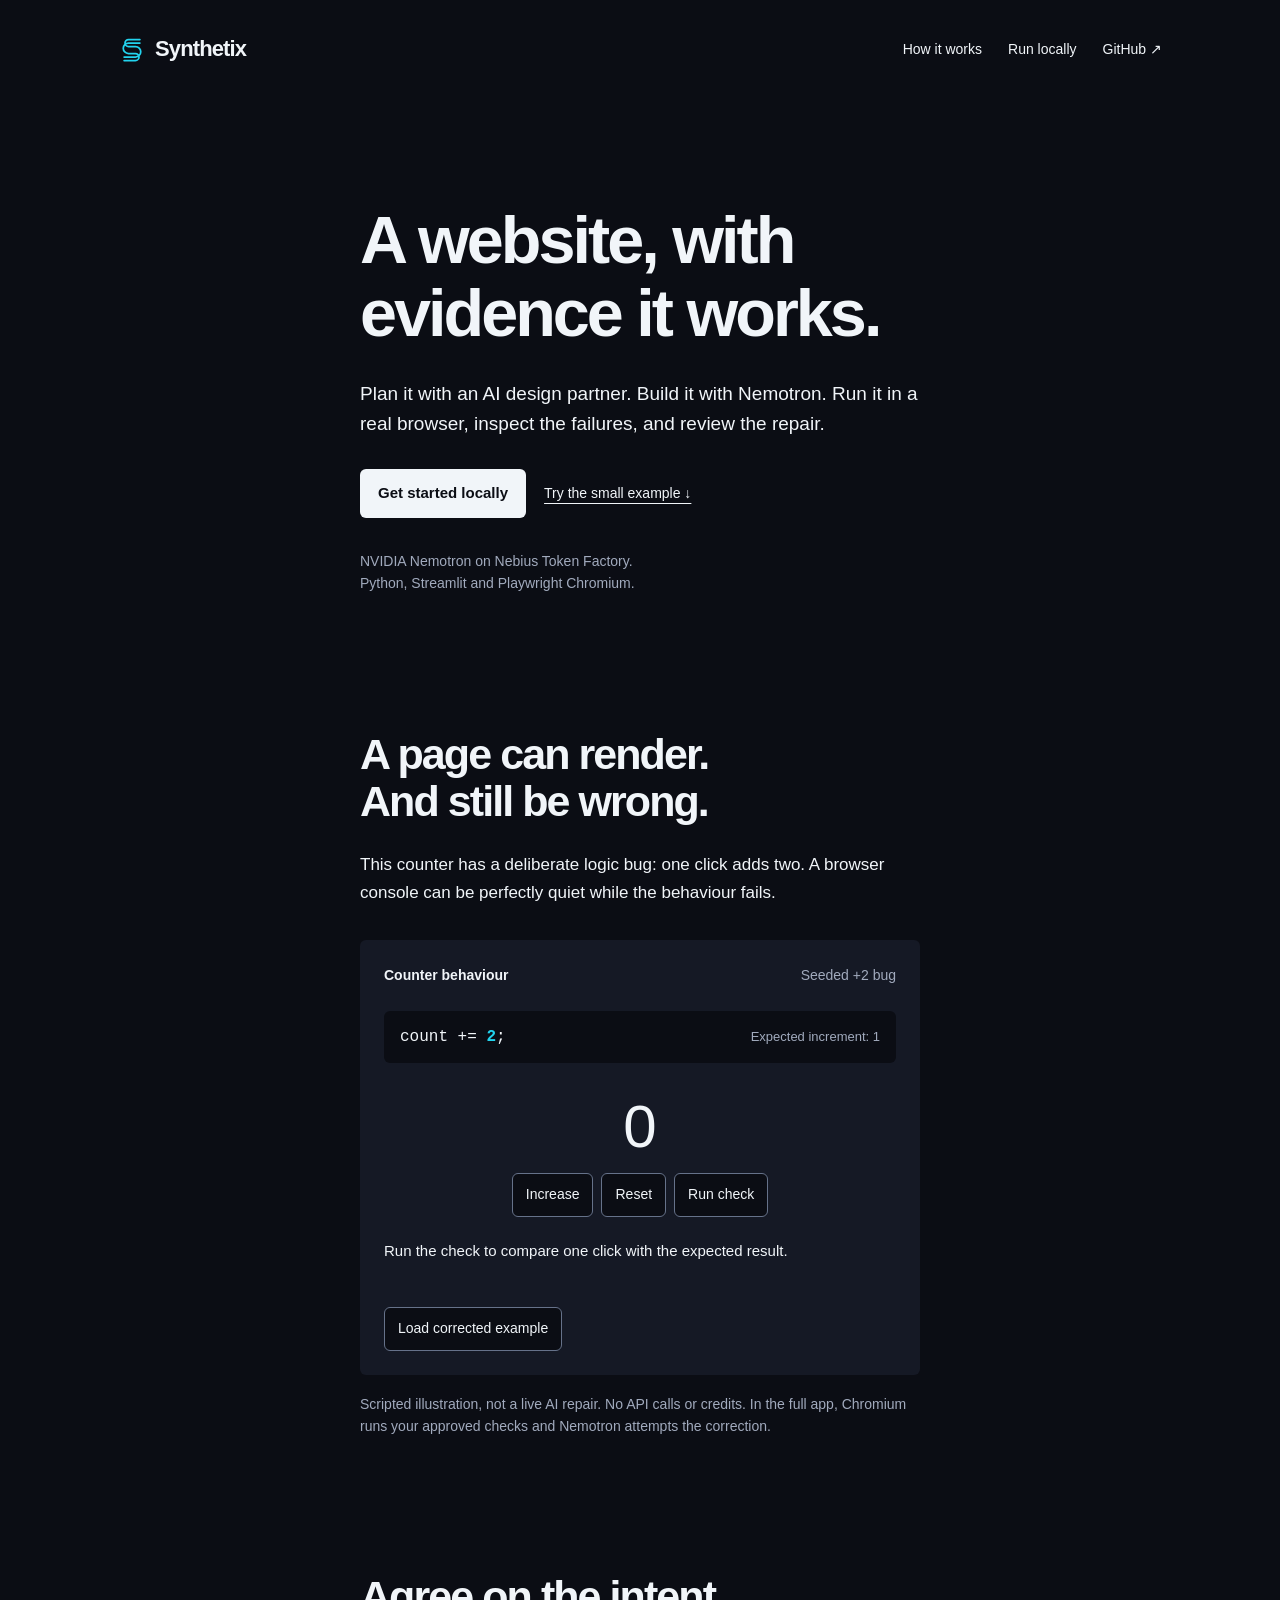
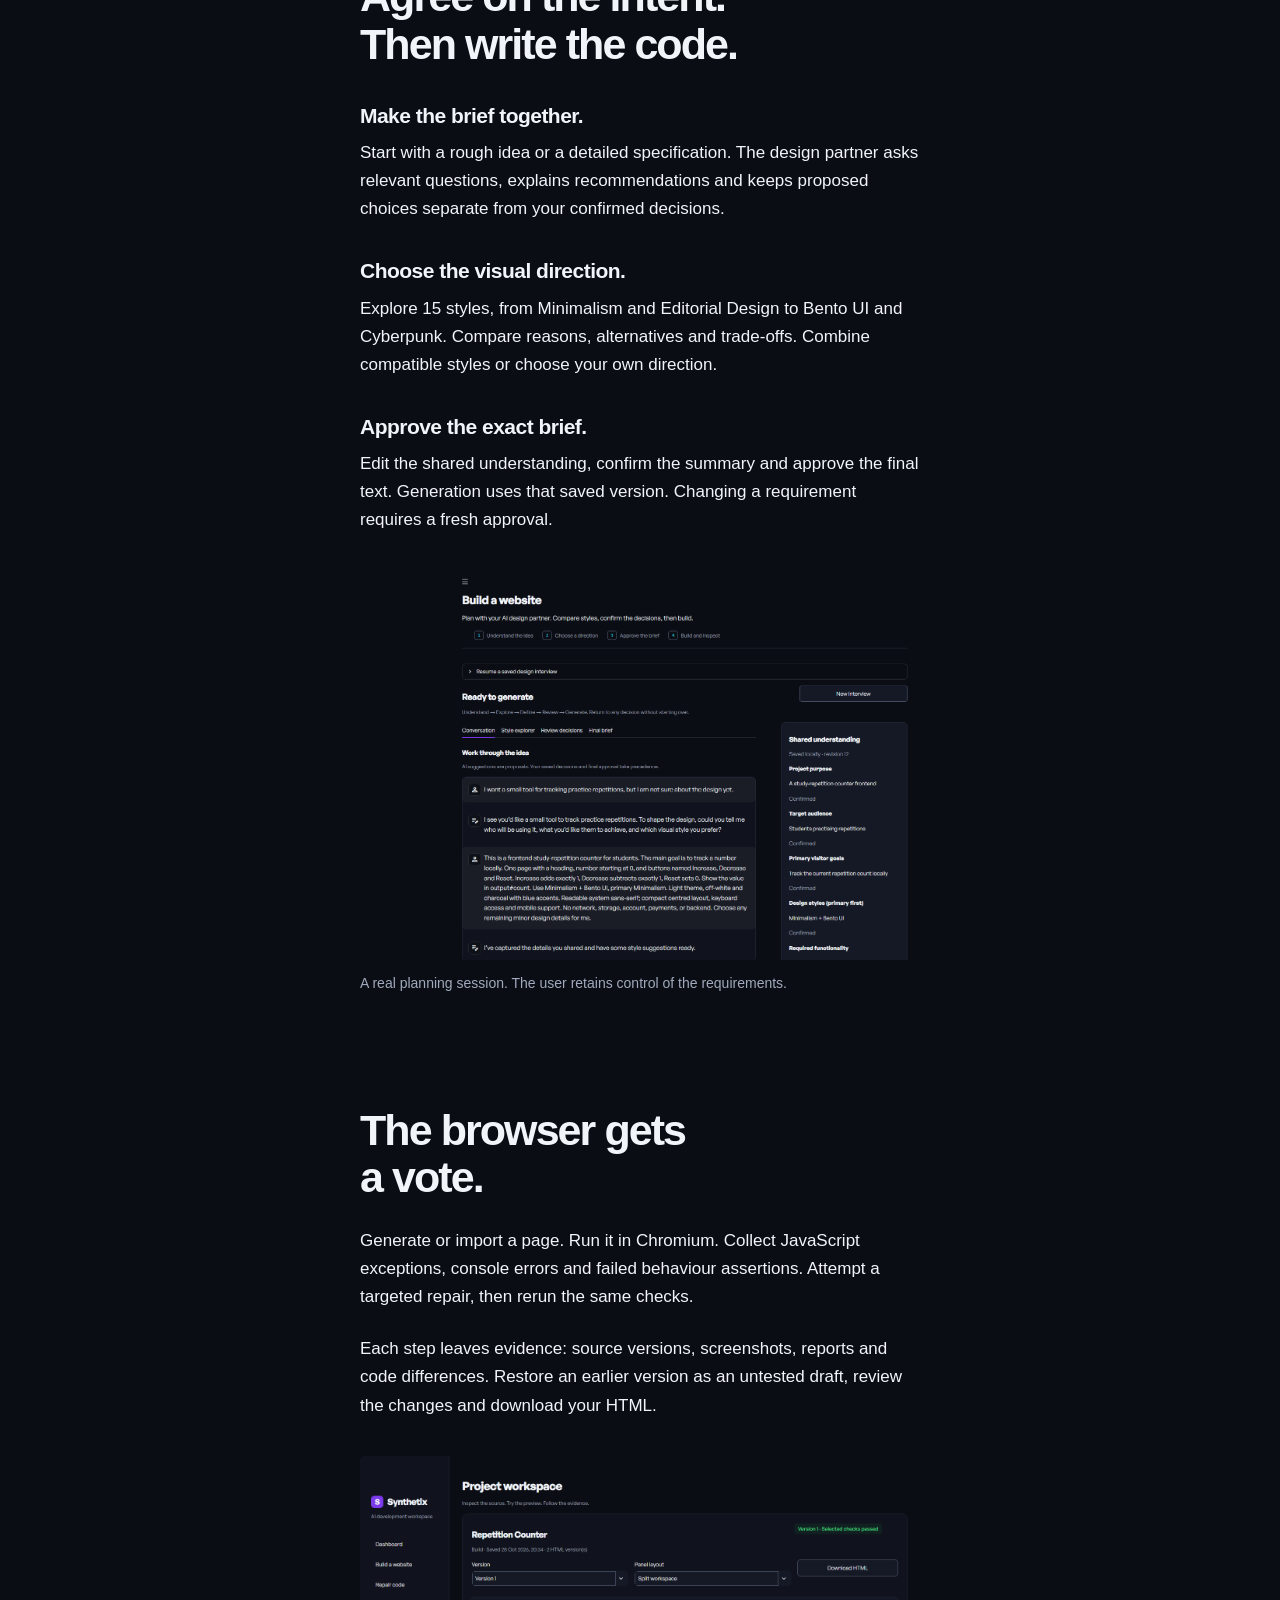
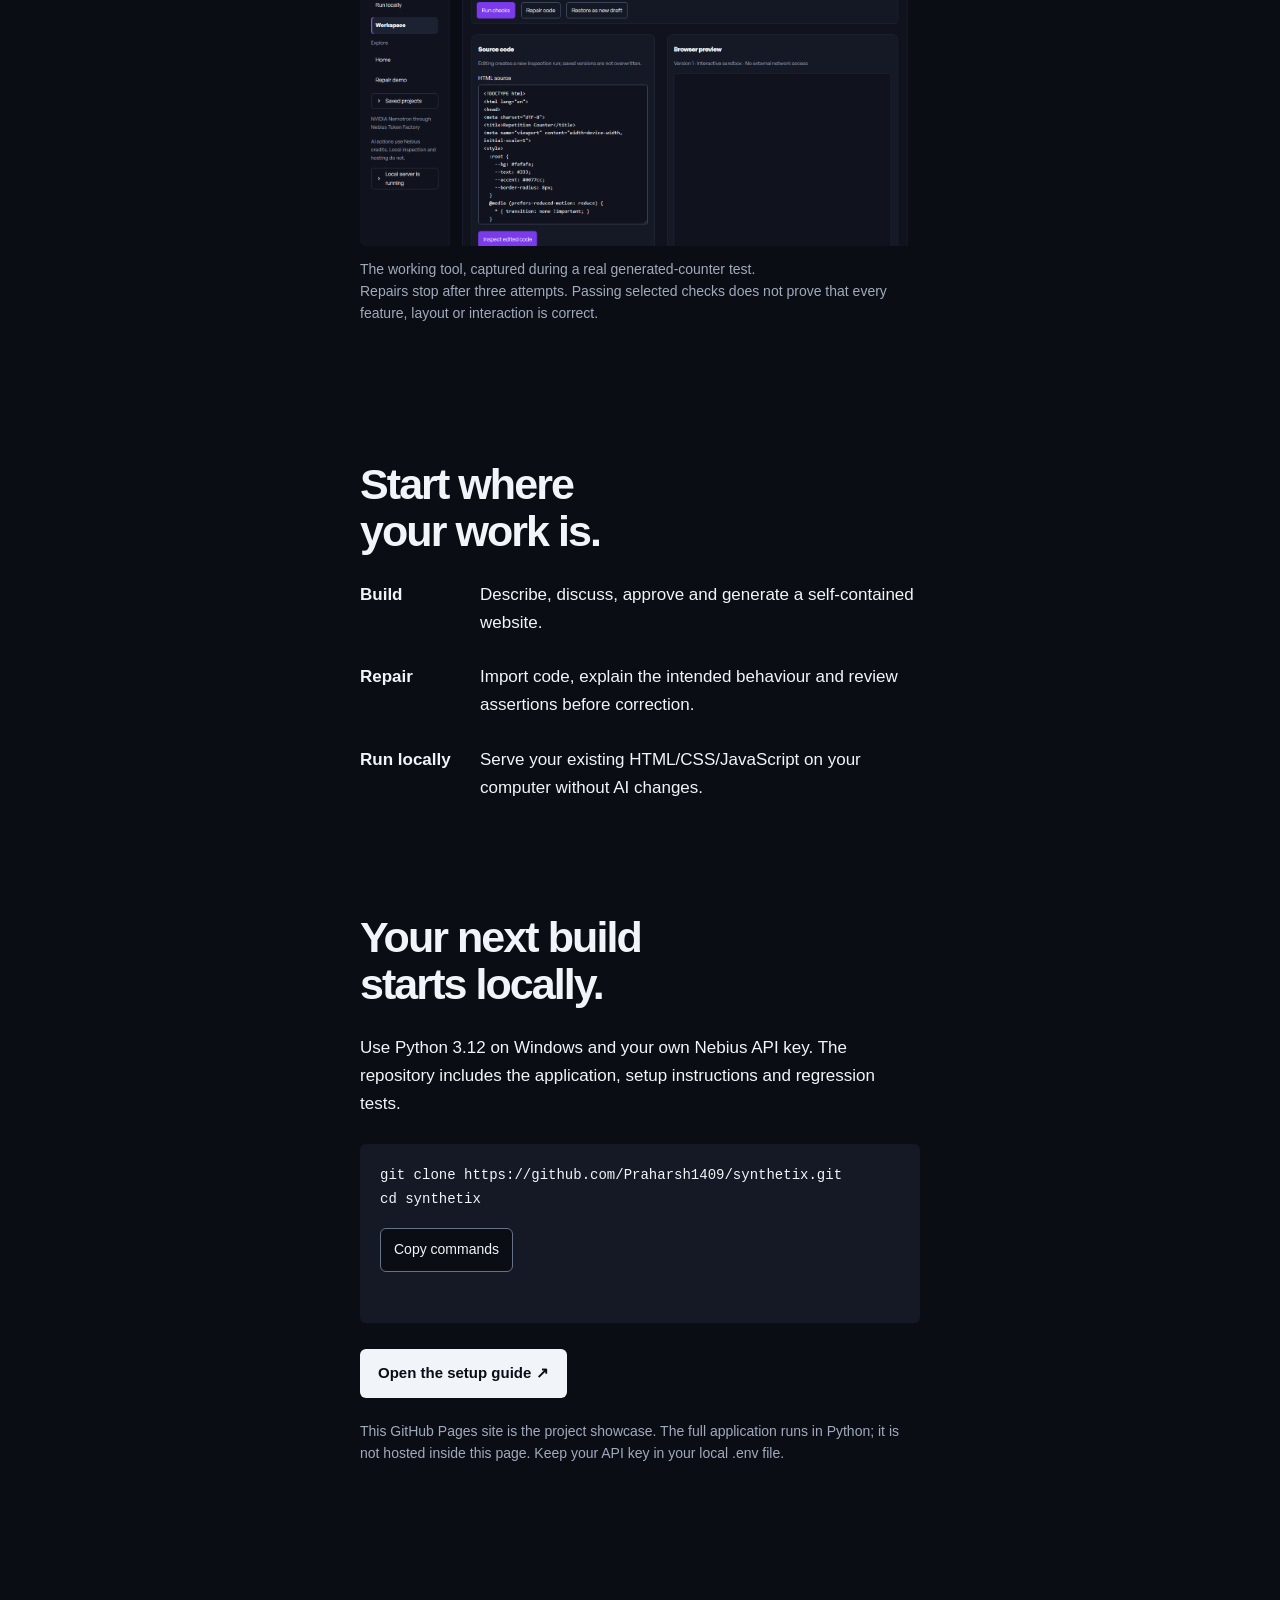
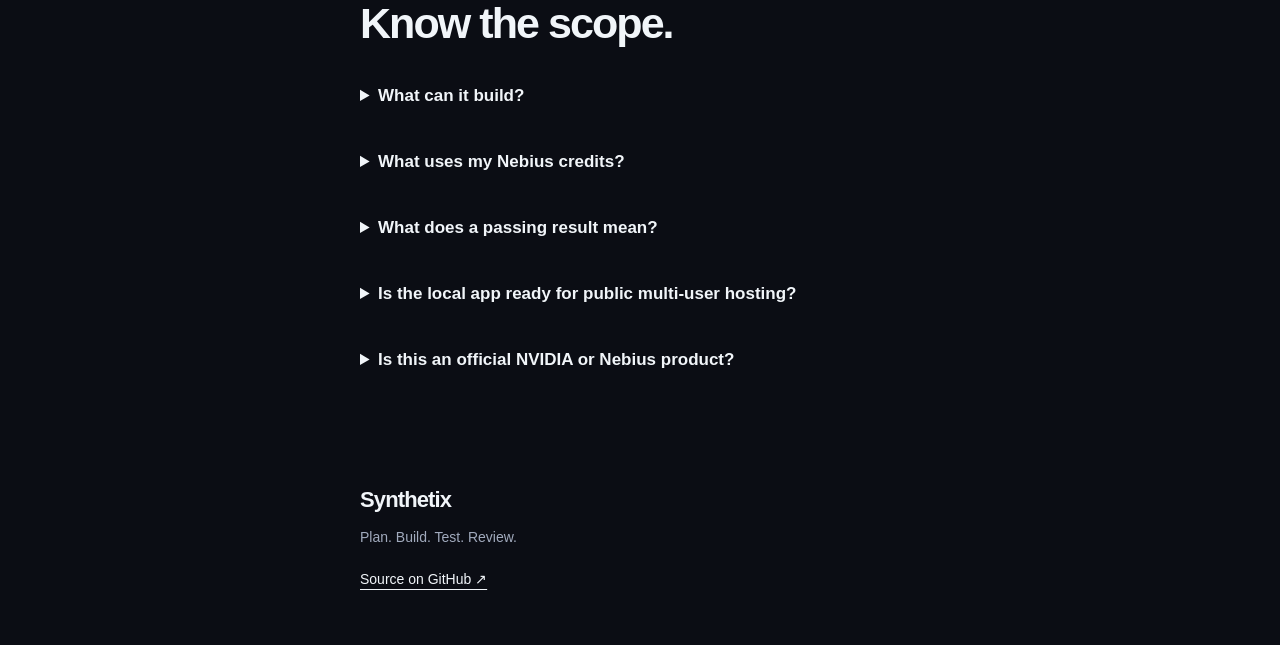
==== docs/index.html @ db7b79b9 "Publish Synthetix application, design interview, tests and GitHub Pages showcase" ====
<!doctype html>
<html lang="en">
<head>
 <meta charset="utf-8">
 <meta name="viewport" content="width=device-width,initial-scale=1">
 <meta name="description" content="Synthetix plans websites with you, generates HTML/CSS/JavaScript, and tests and repairs it in a real browser. NVIDIA Nemotron on Nebius Token Factory.">
 <meta name="theme-color" content="#0b0d14">
 <title>Synthetix — Plan, build, test, repair</title>
 <link rel="stylesheet" href="styles.css">
 <script src="site.js" defer></script>
</head>
<body>
 <a class="skip" href="#main">Skip to content</a>
 <header class="masthead"><a class="wordmark" href="#main" aria-label="Synthetix home"><svg viewBox="0 0 32 32" width="28" height="28" aria-hidden="true"><path d="M25 8H12a6 6 0 0 0 0 12h8a4 4 0 0 1 0 8H7M7 24h13a6 6 0 0 0 0-12h-8a4 4 0 0 1 0-8h13"/></svg>Synthetix</a><nav aria-label="Main"><a href="#how">How it works</a><a href="#start">Run locally</a><a href="https://github.com/Praharsh1409/synthetix">GitHub ↗</a></nav></header>
 <main id="main" tabindex="-1">
  <section class="hero" aria-labelledby="title">
   <h1 id="title">A website, with<br>evidence it works.</h1>
   <p class="lead">Plan it with an AI design partner. Build it with Nemotron. Run it in a real browser, inspect the failures, and review the repair.</p>
   <div class="actions"><a class="button" href="#start">Get started locally</a><a class="text-link" href="#example">Try the small example ↓</a></div>
   <p class="caption technology">NVIDIA Nemotron on Nebius Token Factory.<br>Python, Streamlit and Playwright Chromium.</p>
  </section>
  <section id="example" aria-labelledby="example-title" class="reveal">
   <h2 id="example-title">A page can render.<br>And still be wrong.</h2>
   <p>This counter has a deliberate logic bug: one click adds two. A browser console can be perfectly quiet while the behaviour fails.</p>
   <div class="instrument" data-ui>
    <div class="instrument-top"><strong>Counter behaviour</strong><span id="mode">Seeded +2 bug</span></div>
    <div class="code" aria-label="Illustrative JavaScript"><code>count += <b id="step">2</b>;</code><span>Expected increment: 1</span></div>
    <div class="counter"><output id="count" aria-live="polite" aria-atomic="true" aria-label="Current counter value">0</output><div class="controls"><button id="increase" type="button">Increase</button><button id="reset" type="button">Reset</button><button id="test" type="button">Run check</button></div></div>
    <p id="verdict" role="status" aria-live="polite">Run the check to compare one click with the expected result.</p>
    <button id="correct" type="button">Load corrected example</button>
   </div>
   <p class="caption">Scripted illustration, not a live AI repair. No API calls or credits. In the full app, Chromium runs your approved checks and Nemotron attempts the correction.</p>
   <noscript><p>The interactive illustration requires JavaScript. The seeded counter adds two; the assertion expects one, so it fails. The corrected version adds one.</p></noscript>
  </section>
  <section id="how" aria-labelledby="how-title" class="reveal">
   <h2 id="how-title">Agree on the intent.<br>Then write the code.</h2>
   <div class="story"><h3>Make the brief together.</h3><p>Start with a rough idea or a detailed specification. The design partner asks relevant questions, explains recommendations and keeps proposed choices separate from your confirmed decisions.</p></div>
   <div class="story"><h3>Choose the visual direction.</h3><p>Explore 15 styles, from Minimalism and Editorial Design to Bento UI and Cyberpunk. Compare reasons, alternatives and trade-offs. Combine compatible styles or choose your own direction.</p></div>
   <div class="story"><h3>Approve the exact brief.</h3><p>Edit the shared understanding, confirm the summary and approve the final text. Generation uses that saved version. Changing a requirement requires a fresh approval.</p></div>
   <figure><a href="media/design-interview.png" aria-label="Open full screenshot of the Synthetix design interview"><img src="media/design-interview.png" width="1440" height="1762" loading="lazy" alt="Real Synthetix interface showing a design conversation beside a shared requirements panel."></a><figcaption>A real planning session. The user retains control of the requirements.</figcaption></figure>
  </section>
  <section aria-labelledby="loop-title" class="reveal">
   <h2 id="loop-title">The browser gets<br>a vote.</h2>
   <p>Generate or import a page. Run it in Chromium. Collect JavaScript exceptions, console errors and failed behaviour assertions. Attempt a targeted repair, then rerun the same checks.</p>
   <p>Each step leaves evidence: source versions, screenshots, reports and code differences. Restore an earlier version as an untested draft, review the changes and download your HTML.</p>
   <figure><a href="media/workspace.png" aria-label="Open full screenshot of the Synthetix code and preview workspace"><img src="media/workspace.png" width="1440" height="1000" loading="lazy" alt="Real Synthetix workspace with source code, browser preview and saved browser-test results."></a><figcaption>The working tool, captured during a real generated-counter test.</figcaption></figure>
   <p class="caption">Repairs stop after three attempts. Passing selected checks does not prove that every feature, layout or interaction is correct.</p>
  </section>
  <section aria-labelledby="workflows-title" class="reveal">
   <h2 id="workflows-title">Start where<br>your work is.</h2>
   <dl class="workflows"><div><dt>Build</dt><dd>Describe, discuss, approve and generate a self-contained website.</dd></div><div><dt>Repair</dt><dd>Import code, explain the intended behaviour and review assertions before correction.</dd></div><div><dt>Run locally</dt><dd>Serve your existing HTML/CSS/JavaScript on your computer without AI changes.</dd></div></dl>
  </section>
  <section id="start" aria-labelledby="start-title" class="reveal">
   <h2 id="start-title">Your next build<br>starts locally.</h2>
   <p>Use Python 3.12 on Windows and your own Nebius API key. The repository includes the application, setup instructions and regression tests.</p>
   <div class="install"><pre id="install-command"><code>git clone https://github.com/Praharsh1409/synthetix.git
cd synthetix</code></pre><button id="copy" type="button">Copy commands</button><p id="copy-status" role="status" aria-live="polite"></p></div>
   <a class="button" href="https://github.com/Praharsh1409/synthetix#windows-setup">Open the setup guide ↗</a>
   <p class="caption">This GitHub Pages site is the project showcase. The full application runs in Python; it is not hosted inside this page. Keep your API key in your local .env file.</p>
  </section>
  <section aria-labelledby="scope-title" class="reveal">
   <h2 id="scope-title">Know the scope.</h2>
   <details><summary>What can it build?</summary><p>Self-contained HTML/CSS/JavaScript frontends. Multiple views can live in one HTML file. Real payments, authentication, databases and email backends are outside the current scope.</p></details>
   <details><summary>What uses my Nebius credits?</summary><p>AI conversations, generation, test planning and repair. Local inspection, hosting and this page’s scripted illustration do not call a model.</p></details>
   <details><summary>What does a passing result mean?</summary><p>Only that the selected checks passed within their configured observation window. Test proposals and extracted requirements can be wrong, so human review remains part of the workflow.</p></details>
   <details><summary>Is the local app ready for public multi-user hosting?</summary><p>It is a local single-user development tool. Public hosting requires authentication, account isolation and stronger process and resource controls. Browser restrictions are not a complete operating-system sandbox.</p></details>
   <details><summary>Is this an official NVIDIA or Nebius product?</summary><p>No. Synthetix is an independent project built with NVIDIA Nemotron through Nebius Token Factory. The names identify the technologies used, not an endorsement.</p></details>
  </section>
  <footer><a class="wordmark" href="#main">Synthetix</a><p>Plan. Build. Test. Review.</p><a href="https://github.com/Praharsh1409/synthetix">Source on GitHub ↗</a></footer>
 </main>
</body>
</html>
---- docs/styles.css ----
:root{color-scheme:dark;--bg:#0b0d14;--surface:#151925;--ink:#f1f5f9;--muted:#a1aabd;--accent:#22d3ee;--line:#66728a;--success:#4ade80;--error:#f87171;--radius:6px}
*{box-sizing:border-box}html{scroll-behavior:smooth;scroll-padding-top:30px}body{margin:0;background:var(--bg);color:var(--ink);font:17px/1.65 -apple-system,BlinkMacSystemFont,"Segoe UI",sans-serif}a{color:inherit;text-underline-offset:5px}button,.button{font:inherit}button,a{touch-action:manipulation}button{cursor:pointer}button:disabled{cursor:default}a:focus-visible,button:focus-visible,summary:focus-visible,main:focus-visible{outline:3px solid var(--accent);outline-offset:5px}.skip{position:fixed;left:16px;top:-90px;background:var(--ink);color:var(--bg);padding:12px;z-index:4}.skip:focus{top:16px}.masthead{max-width:1100px;margin:auto;padding:30px 28px;display:flex;align-items:center;justify-content:space-between;gap:24px}.wordmark{font-size:22px;font-weight:650;letter-spacing:-.04em;text-decoration:none;display:inline-flex;align-items:center;gap:9px}.wordmark svg{fill:none;stroke:var(--accent);stroke-width:2;stroke-linecap:round}.masthead nav{display:flex;gap:26px;align-items:center}.masthead nav a{font-size:14px;text-decoration:none;padding:8px 0}.masthead nav a:hover{text-decoration:underline}main{width:min(560px,calc(100% - 48px));margin:0 auto}section{padding-top:112px;scroll-margin-top:20px}.hero{padding-top:105px}h1,h2,h3{font-weight:550;letter-spacing:-.045em;line-height:1.1;text-wrap:balance}h1{font-size:clamp(42px,5.2vw,68px);margin:0 0 28px}h2{font-size:clamp(32px,4vw,43px);margin:0 0 26px}h3{font-size:21px;line-height:1.3;margin:0 0 10px;letter-spacing:-.025em}p{margin:0 0 24px}.lead{font-size:19px;line-height:1.6}.actions{display:flex;align-items:center;flex-wrap:wrap;gap:18px;margin:30px 0}.button{display:inline-flex;align-items:center;justify-content:center;background:var(--ink);color:var(--bg);border-radius:var(--radius);padding:12px 18px;min-height:48px;text-decoration:none;font-size:15px;font-weight:600}.button:hover{background:var(--accent)}.text-link{font-size:14px;display:inline-flex;align-items:center;min-height:44px}.caption,figcaption{color:var(--muted);font-size:14px;line-height:1.6}.technology{margin-top:32px}.instrument{background:var(--surface);padding:24px;border-radius:var(--radius);margin:32px 0 18px}.instrument-top{display:flex;justify-content:space-between;gap:16px;font-size:14px}.instrument-top span{color:var(--muted)}.code{display:flex;justify-content:space-between;align-items:center;gap:16px;margin:24px 0;background:var(--bg);padding:14px 16px;border-radius:var(--radius)}.code code{font:16px/1.5 Consolas,monospace}.code span{font-size:13px;color:var(--muted)}.code b{color:var(--accent)}.counter{display:flex;flex-direction:column;gap:16px;align-items:center;padding:10px 0 22px}.counter output{font-size:60px;font-weight:500;line-height:1;font-variant-numeric:tabular-nums}.controls{display:flex;gap:8px;flex-wrap:wrap;justify-content:center}button{min-height:44px;padding:9px 13px;color:var(--ink);background:var(--bg);border:1px solid var(--line);border-radius:var(--radius);font-size:14px}button:hover{border-color:var(--accent);color:var(--accent)}#verdict{font-size:15px;margin:0 0 18px;min-height:50px}#verdict[data-result=fail]{color:var(--error)}#verdict[data-result=pass]{color:var(--success)}.story{margin-top:34px}.story p{margin-bottom:0}figure{margin:36px 0 0}figure a{display:block;border-radius:var(--radius);overflow:hidden;background:var(--surface)}figure img{display:block;width:100%;height:auto;max-height:390px;object-fit:cover;object-position:top}figcaption{margin-top:12px}.workflows{margin:0}.workflows>div{display:grid;grid-template-columns:100px 1fr;gap:20px;margin-top:26px}.workflows dt{font-weight:600}.workflows dd{margin:0}.install{margin:26px 0;background:var(--surface);padding:20px;border-radius:var(--radius)}pre{white-space:pre-wrap;overflow-wrap:anywhere;margin:0 0 16px;font:14px/1.7 Consolas,monospace}#copy-status{font-size:14px;margin:8px 0 0;min-height:23px;color:var(--muted)}#start>.caption{margin-top:22px}details{margin:22px 0}summary{cursor:pointer;padding:8px 0;min-height:44px;font-weight:600}details p{margin:10px 0 24px}footer{margin-top:100px;padding:0 0 44px}footer p{font-size:14px;color:var(--muted);margin:8px 0}footer>a:last-child{font-size:14px;display:inline-flex;min-height:44px;align-items:center}.reveal{transition:opacity .35s ease,translate .35s ease}.reveal[data-pending]{opacity:0;translate:0 12px}
@media(max-width:640px){.masthead{padding:22px 24px;align-items:flex-start;flex-wrap:wrap;gap:12px}.masthead nav{gap:20px;flex-wrap:wrap}.masthead nav a{font-size:13px}.hero{padding-top:60px}section{padding-top:84px}.code{align-items:flex-start;flex-direction:column;gap:8px}.instrument{padding:18px}.instrument-top{flex-direction:column;gap:2px}.workflows>div{grid-template-columns:1fr;gap:6px}.actions{gap:12px}.lead{font-size:18px}}
@media(prefers-reduced-motion:reduce){html{scroll-behavior:auto}.reveal{transition:none}.reveal[data-pending]{opacity:1;translate:none}}
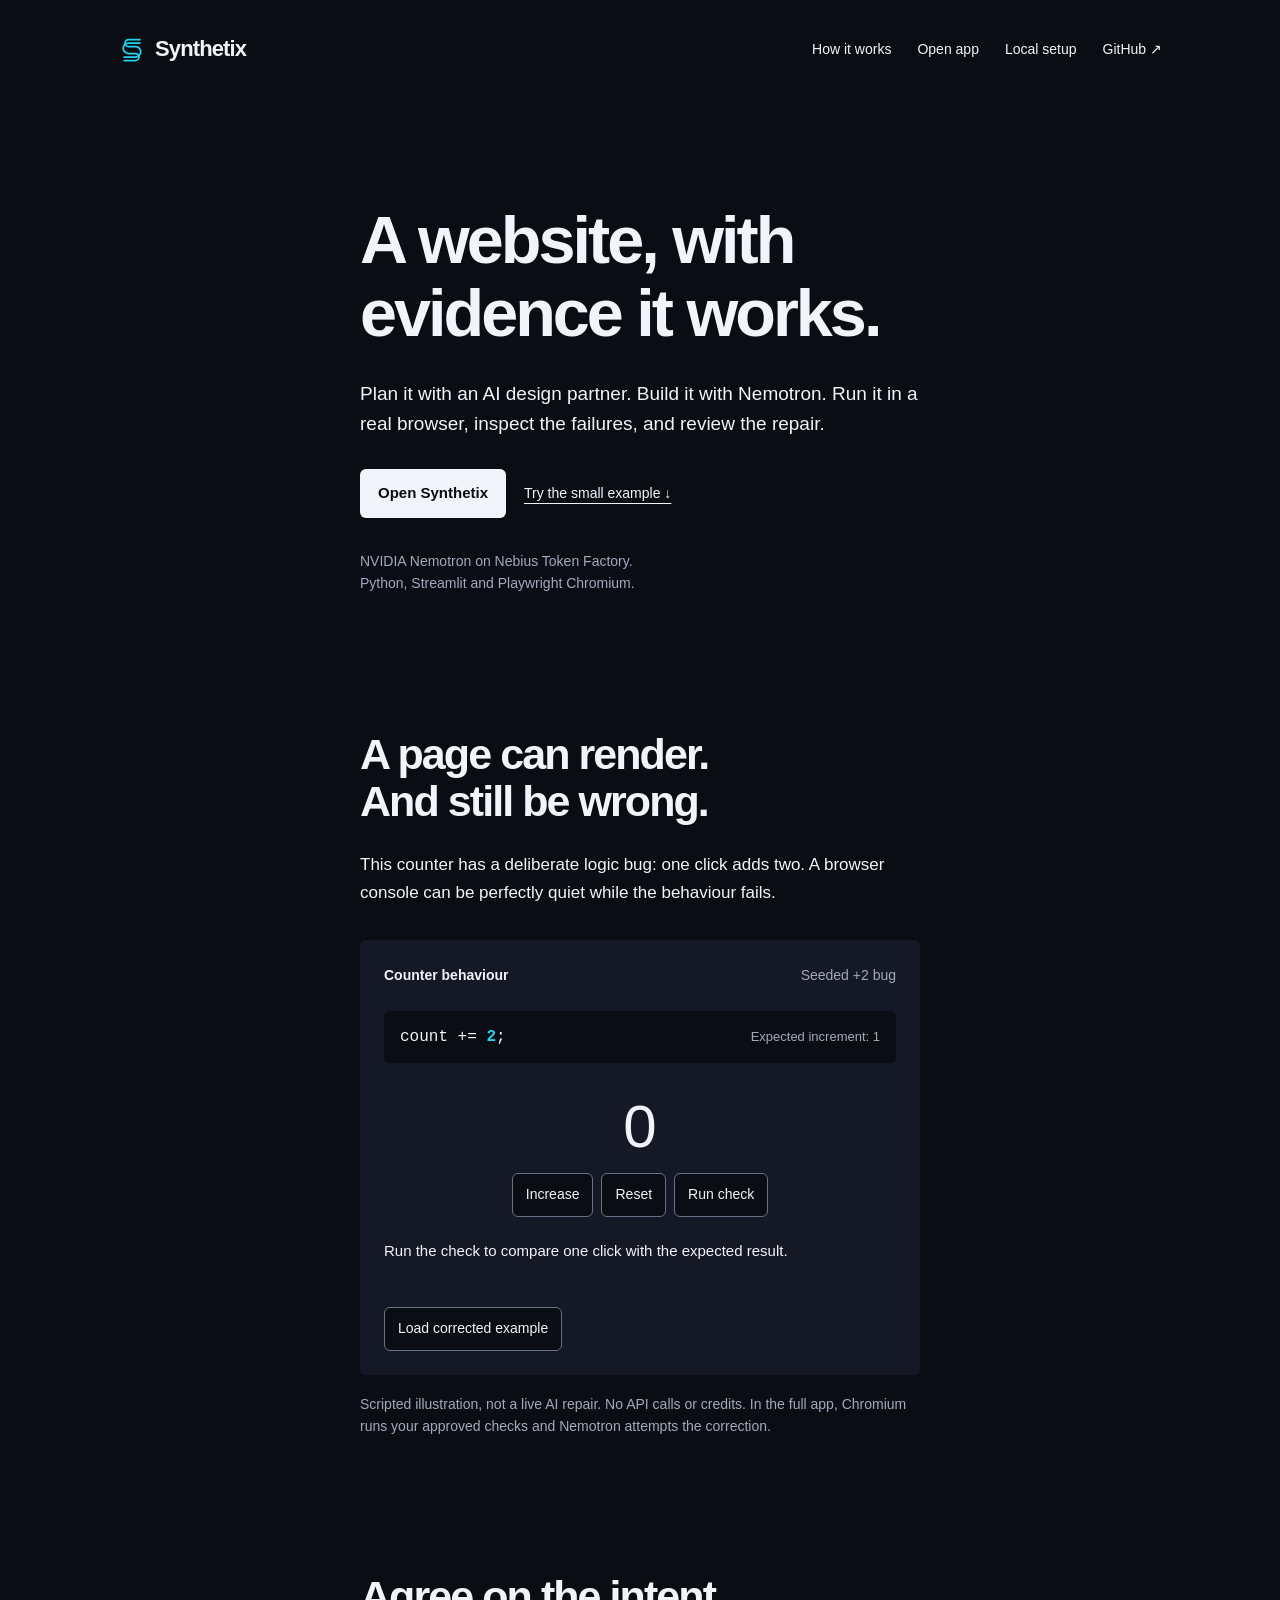
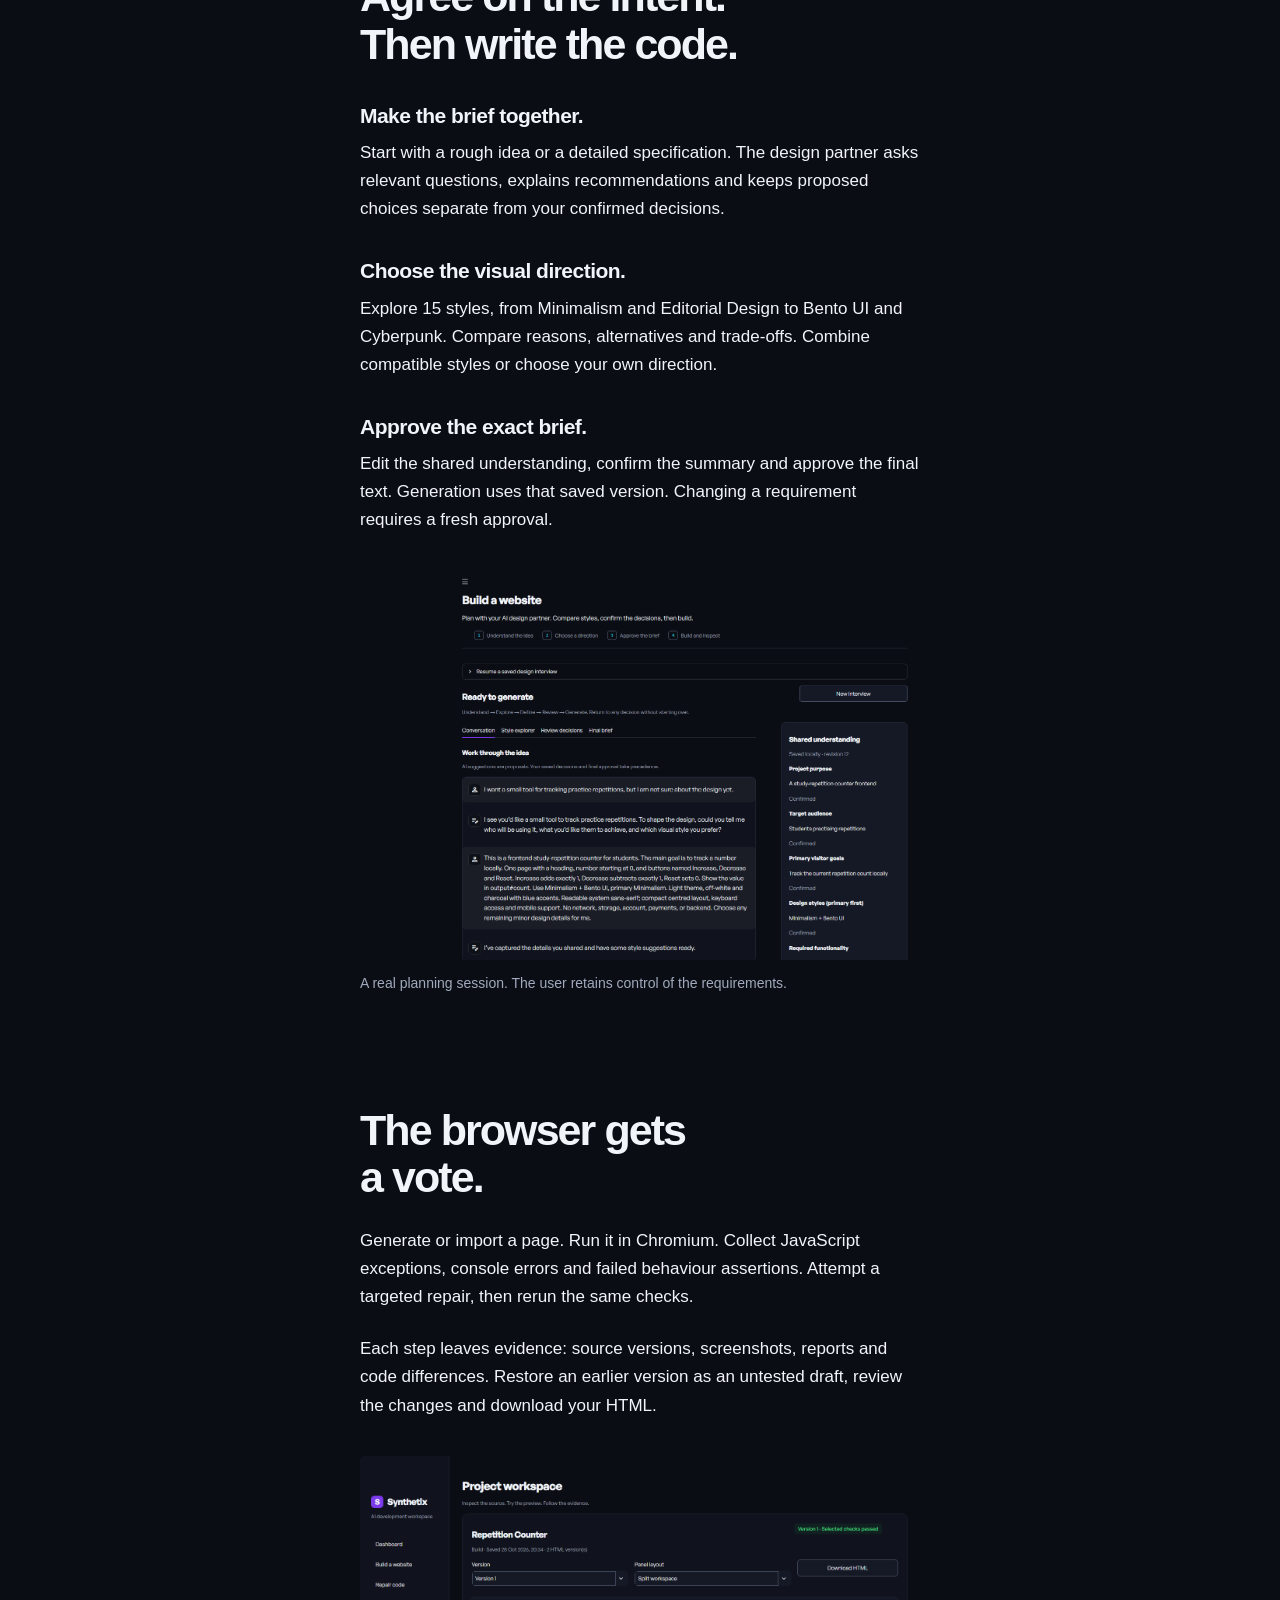
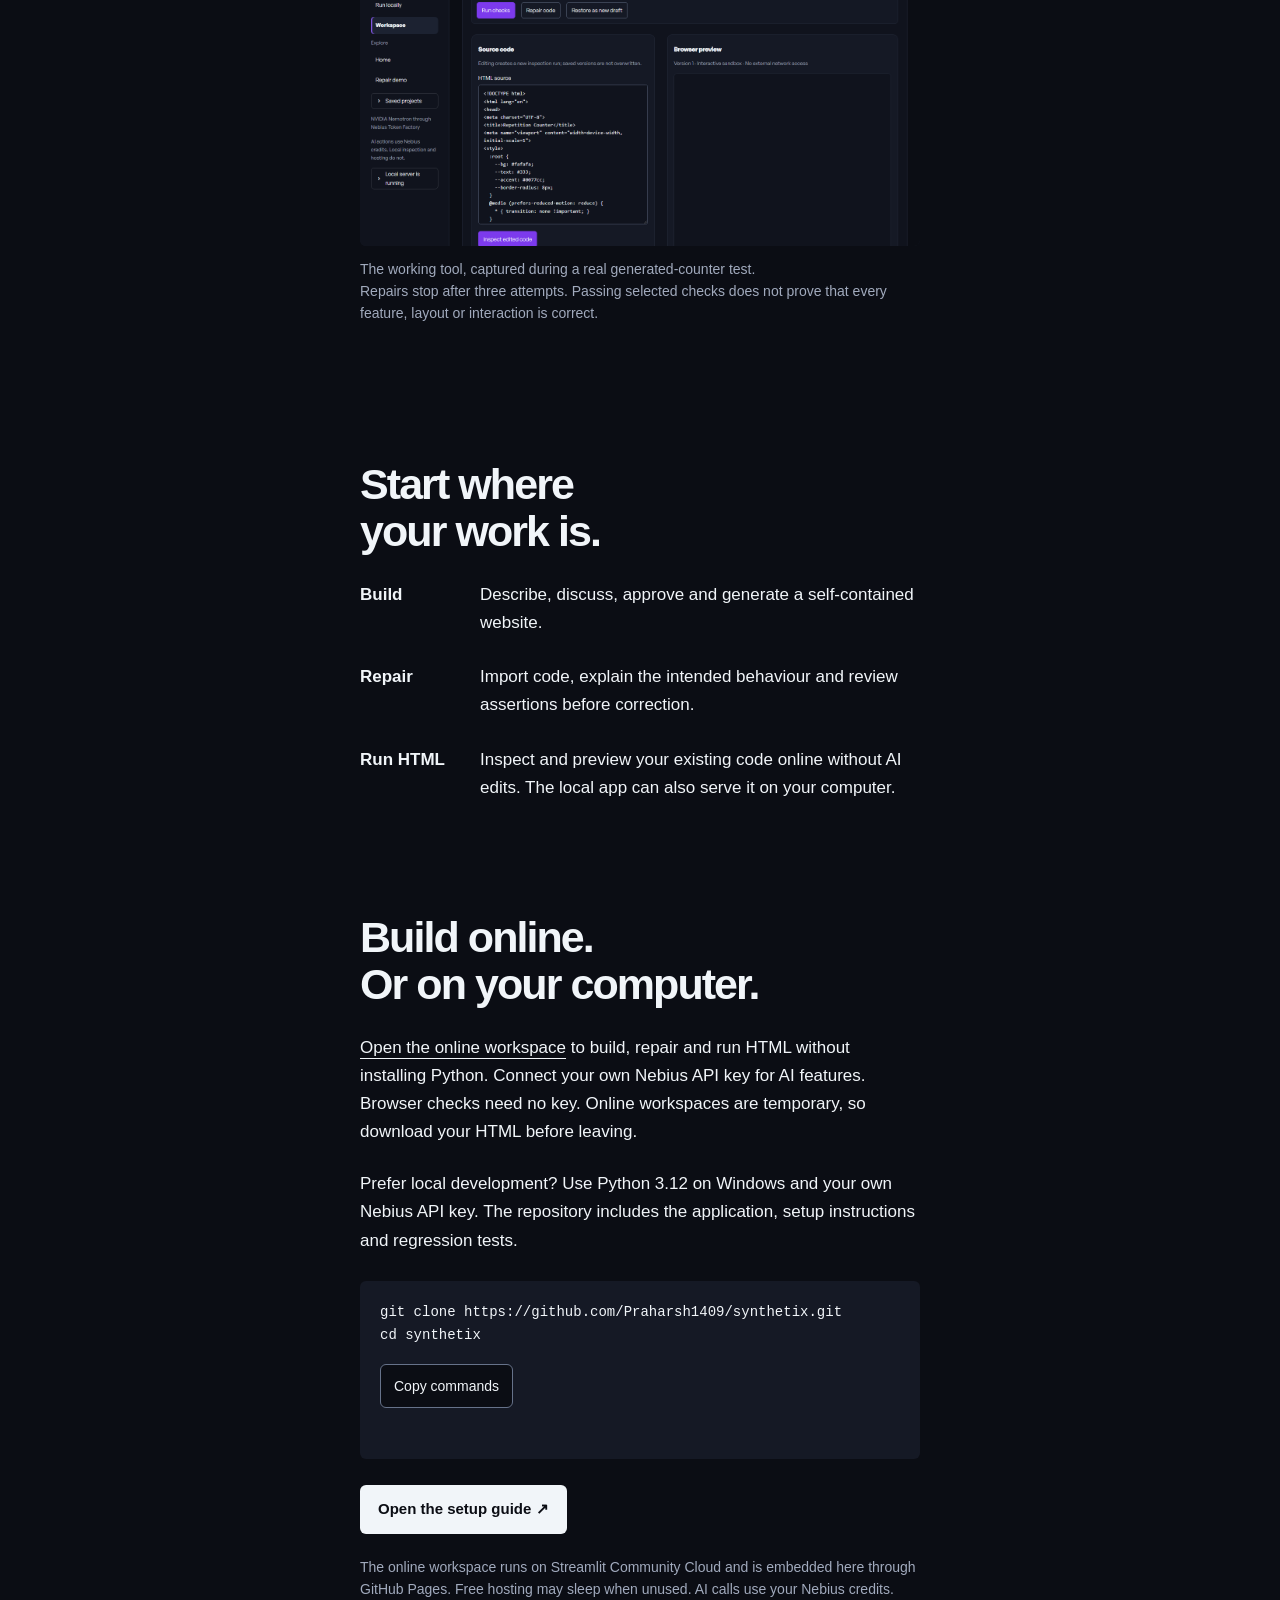
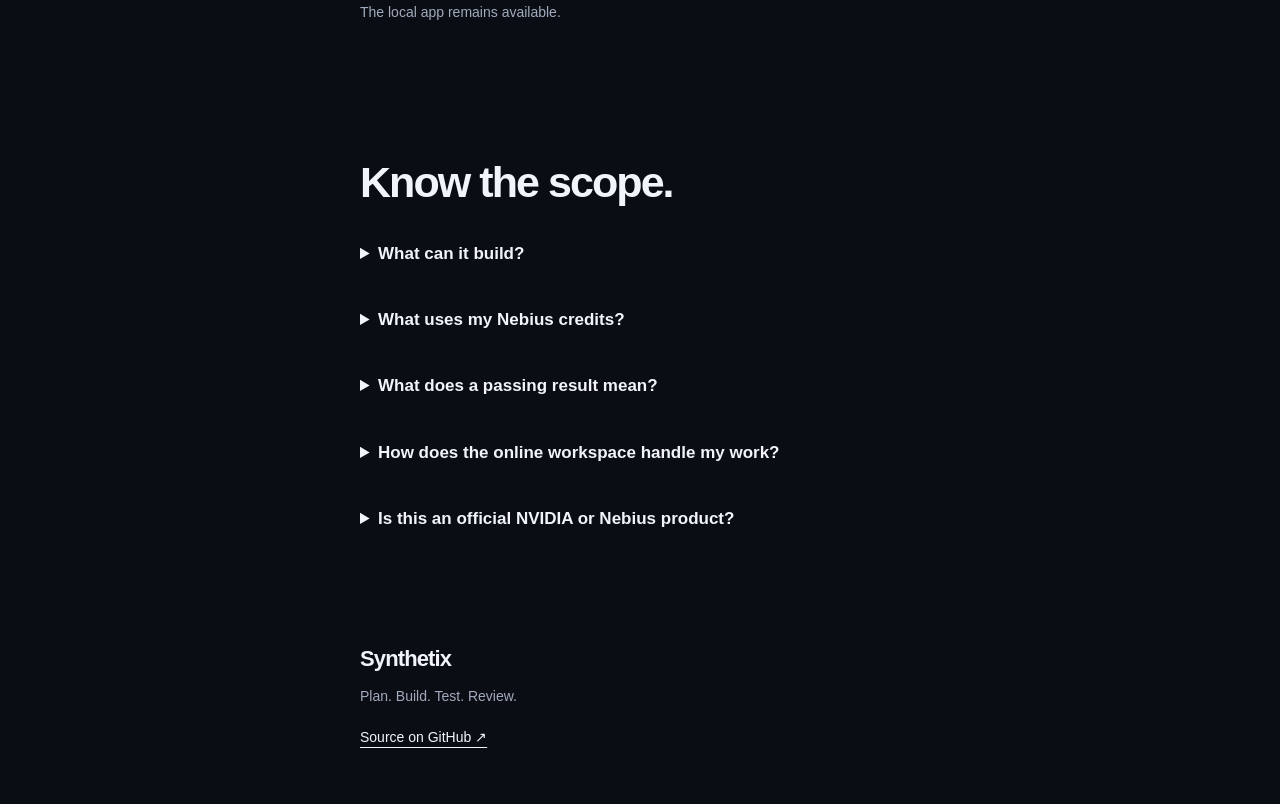
==== commit 4e84361c: "Embed the online workspace in the GitHub Pages website" ====
--- a/docs/index.html
+++ b/docs/index.html
@@ -11,12 +11,12 @@
 </head>
 <body>
  <a class="skip" href="#main">Skip to content</a>
- <header class="masthead"><a class="wordmark" href="#main" aria-label="Synthetix home"><svg viewBox="0 0 32 32" width="28" height="28" aria-hidden="true"><path d="M25 8H12a6 6 0 0 0 0 12h8a4 4 0 0 1 0 8H7M7 24h13a6 6 0 0 0 0-12h-8a4 4 0 0 1 0-8h13"/></svg>Synthetix</a><nav aria-label="Main"><a href="#how">How it works</a><a href="#start">Run locally</a><a href="https://github.com/Praharsh1409/synthetix">GitHub ↗</a></nav></header>
+ <header class="masthead"><a class="wordmark" href="#main" aria-label="Synthetix home"><svg viewBox="0 0 32 32" width="28" height="28" aria-hidden="true"><path d="M25 8H12a6 6 0 0 0 0 12h8a4 4 0 0 1 0 8H7M7 24h13a6 6 0 0 0 0-12h-8a4 4 0 0 1 0-8h13"/></svg>Synthetix</a><nav aria-label="Main"><a href="#how">How it works</a><a href="app.html">Open app</a><a href="#start">Local setup</a><a href="https://github.com/Praharsh1409/synthetix">GitHub ↗</a></nav></header>
  <main id="main" tabindex="-1">
   <section class="hero" aria-labelledby="title">
    <h1 id="title">A website, with<br>evidence it works.</h1>
    <p class="lead">Plan it with an AI design partner. Build it with Nemotron. Run it in a real browser, inspect the failures, and review the repair.</p>
-   <div class="actions"><a class="button" href="#start">Get started locally</a><a class="text-link" href="#example">Try the small example ↓</a></div>
+   <div class="actions"><a class="button" href="app.html">Open Synthetix</a><a class="text-link" href="#example">Try the small example ↓</a></div>
    <p class="caption technology">NVIDIA Nemotron on Nebius Token Factory.<br>Python, Streamlit and Playwright Chromium.</p>
   </section>
   <section id="example" aria-labelledby="example-title" class="reveal">
@@ -48,22 +48,22 @@
   </section>
   <section aria-labelledby="workflows-title" class="reveal">
    <h2 id="workflows-title">Start where<br>your work is.</h2>
-   <dl class="workflows"><div><dt>Build</dt><dd>Describe, discuss, approve and generate a self-contained website.</dd></div><div><dt>Repair</dt><dd>Import code, explain the intended behaviour and review assertions before correction.</dd></div><div><dt>Run locally</dt><dd>Serve your existing HTML/CSS/JavaScript on your computer without AI changes.</dd></div></dl>
+   <dl class="workflows"><div><dt>Build</dt><dd>Describe, discuss, approve and generate a self-contained website.</dd></div><div><dt>Repair</dt><dd>Import code, explain the intended behaviour and review assertions before correction.</dd></div><div><dt>Run HTML</dt><dd>Inspect and preview your existing code online without AI edits. The local app can also serve it on your computer.</dd></div></dl>
   </section>
   <section id="start" aria-labelledby="start-title" class="reveal">
-   <h2 id="start-title">Your next build<br>starts locally.</h2>
-   <p>Use Python 3.12 on Windows and your own Nebius API key. The repository includes the application, setup instructions and regression tests.</p>
+   <h2 id="start-title">Build online.<br>Or on your computer.</h2>
+   <p><a href="app.html">Open the online workspace</a> to build, repair and run HTML without installing Python. Connect your own Nebius API key for AI features. Browser checks need no key. Online workspaces are temporary, so download your HTML before leaving.</p><p>Prefer local development? Use Python 3.12 on Windows and your own Nebius API key. The repository includes the application, setup instructions and regression tests.</p>
    <div class="install"><pre id="install-command"><code>git clone https://github.com/Praharsh1409/synthetix.git
 cd synthetix</code></pre><button id="copy" type="button">Copy commands</button><p id="copy-status" role="status" aria-live="polite"></p></div>
    <a class="button" href="https://github.com/Praharsh1409/synthetix#windows-setup">Open the setup guide ↗</a>
-   <p class="caption">This GitHub Pages site is the project showcase. The full application runs in Python; it is not hosted inside this page. Keep your API key in your local .env file.</p>
+   <p class="caption">The online workspace runs on Streamlit Community Cloud and is embedded here through GitHub Pages. Free hosting may sleep when unused. AI calls use your Nebius credits. The local app remains available.</p>
   </section>
   <section aria-labelledby="scope-title" class="reveal">
    <h2 id="scope-title">Know the scope.</h2>
    <details><summary>What can it build?</summary><p>Self-contained HTML/CSS/JavaScript frontends. Multiple views can live in one HTML file. Real payments, authentication, databases and email backends are outside the current scope.</p></details>
    <details><summary>What uses my Nebius credits?</summary><p>AI conversations, generation, test planning and repair. Local inspection, hosting and this page’s scripted illustration do not call a model.</p></details>
    <details><summary>What does a passing result mean?</summary><p>Only that the selected checks passed within their configured observation window. Test proposals and extracted requirements can be wrong, so human review remains part of the workflow.</p></details>
-   <details><summary>Is the local app ready for public multi-user hosting?</summary><p>It is a local single-user development tool. Public hosting requires authentication, account isolation and stronger process and resource controls. Browser restrictions are not a complete operating-system sandbox.</p></details>
+   <details><summary>How does the online workspace handle my work?</summary><p>Each visitor receives a separate temporary workspace. API keys stay in the current server session and are not written to project files. Work is not permanent: download your HTML before closing or refreshing. The free host may restart or sleep. Browser restrictions and resource limits are not a complete operating-system sandbox; do not upload sensitive code.</p></details>
    <details><summary>Is this an official NVIDIA or Nebius product?</summary><p>No. Synthetix is an independent project built with NVIDIA Nemotron through Nebius Token Factory. The names identify the technologies used, not an endorsement.</p></details>
   </section>
   <footer><a class="wordmark" href="#main">Synthetix</a><p>Plan. Build. Test. Review.</p><a href="https://github.com/Praharsh1409/synthetix">Source on GitHub ↗</a></footer>
--- a/docs/styles.css
+++ b/docs/styles.css
@@ -1,4 +1,4 @@
 :root{color-scheme:dark;--bg:#0b0d14;--surface:#151925;--ink:#f1f5f9;--muted:#a1aabd;--accent:#22d3ee;--line:#66728a;--success:#4ade80;--error:#f87171;--radius:6px}
 *{box-sizing:border-box}html{scroll-behavior:smooth;scroll-padding-top:30px}body{margin:0;background:var(--bg);color:var(--ink);font:17px/1.65 -apple-system,BlinkMacSystemFont,"Segoe UI",sans-serif}a{color:inherit;text-underline-offset:5px}button,.button{font:inherit}button,a{touch-action:manipulation}button{cursor:pointer}button:disabled{cursor:default}a:focus-visible,button:focus-visible,summary:focus-visible,main:focus-visible{outline:3px solid var(--accent);outline-offset:5px}.skip{position:fixed;left:16px;top:-90px;background:var(--ink);color:var(--bg);padding:12px;z-index:4}.skip:focus{top:16px}.masthead{max-width:1100px;margin:auto;padding:30px 28px;display:flex;align-items:center;justify-content:space-between;gap:24px}.wordmark{font-size:22px;font-weight:650;letter-spacing:-.04em;text-decoration:none;display:inline-flex;align-items:center;gap:9px}.wordmark svg{fill:none;stroke:var(--accent);stroke-width:2;stroke-linecap:round}.masthead nav{display:flex;gap:26px;align-items:center}.masthead nav a{font-size:14px;text-decoration:none;padding:8px 0}.masthead nav a:hover{text-decoration:underline}main{width:min(560px,calc(100% - 48px));margin:0 auto}section{padding-top:112px;scroll-margin-top:20px}.hero{padding-top:105px}h1,h2,h3{font-weight:550;letter-spacing:-.045em;line-height:1.1;text-wrap:balance}h1{font-size:clamp(42px,5.2vw,68px);margin:0 0 28px}h2{font-size:clamp(32px,4vw,43px);margin:0 0 26px}h3{font-size:21px;line-height:1.3;margin:0 0 10px;letter-spacing:-.025em}p{margin:0 0 24px}.lead{font-size:19px;line-height:1.6}.actions{display:flex;align-items:center;flex-wrap:wrap;gap:18px;margin:30px 0}.button{display:inline-flex;align-items:center;justify-content:center;background:var(--ink);color:var(--bg);border-radius:var(--radius);padding:12px 18px;min-height:48px;text-decoration:none;font-size:15px;font-weight:600}.button:hover{background:var(--accent)}.text-link{font-size:14px;display:inline-flex;align-items:center;min-height:44px}.caption,figcaption{color:var(--muted);font-size:14px;line-height:1.6}.technology{margin-top:32px}.instrument{background:var(--surface);padding:24px;border-radius:var(--radius);margin:32px 0 18px}.instrument-top{display:flex;justify-content:space-between;gap:16px;font-size:14px}.instrument-top span{color:var(--muted)}.code{display:flex;justify-content:space-between;align-items:center;gap:16px;margin:24px 0;background:var(--bg);padding:14px 16px;border-radius:var(--radius)}.code code{font:16px/1.5 Consolas,monospace}.code span{font-size:13px;color:var(--muted)}.code b{color:var(--accent)}.counter{display:flex;flex-direction:column;gap:16px;align-items:center;padding:10px 0 22px}.counter output{font-size:60px;font-weight:500;line-height:1;font-variant-numeric:tabular-nums}.controls{display:flex;gap:8px;flex-wrap:wrap;justify-content:center}button{min-height:44px;padding:9px 13px;color:var(--ink);background:var(--bg);border:1px solid var(--line);border-radius:var(--radius);font-size:14px}button:hover{border-color:var(--accent);color:var(--accent)}#verdict{font-size:15px;margin:0 0 18px;min-height:50px}#verdict[data-result=fail]{color:var(--error)}#verdict[data-result=pass]{color:var(--success)}.story{margin-top:34px}.story p{margin-bottom:0}figure{margin:36px 0 0}figure a{display:block;border-radius:var(--radius);overflow:hidden;background:var(--surface)}figure img{display:block;width:100%;height:auto;max-height:390px;object-fit:cover;object-position:top}figcaption{margin-top:12px}.workflows{margin:0}.workflows>div{display:grid;grid-template-columns:100px 1fr;gap:20px;margin-top:26px}.workflows dt{font-weight:600}.workflows dd{margin:0}.install{margin:26px 0;background:var(--surface);padding:20px;border-radius:var(--radius)}pre{white-space:pre-wrap;overflow-wrap:anywhere;margin:0 0 16px;font:14px/1.7 Consolas,monospace}#copy-status{font-size:14px;margin:8px 0 0;min-height:23px;color:var(--muted)}#start>.caption{margin-top:22px}details{margin:22px 0}summary{cursor:pointer;padding:8px 0;min-height:44px;font-weight:600}details p{margin:10px 0 24px}footer{margin-top:100px;padding:0 0 44px}footer p{font-size:14px;color:var(--muted);margin:8px 0}footer>a:last-child{font-size:14px;display:inline-flex;min-height:44px;align-items:center}.reveal{transition:opacity .35s ease,translate .35s ease}.reveal[data-pending]{opacity:0;translate:0 12px}
-@media(max-width:640px){.masthead{padding:22px 24px;align-items:flex-start;flex-wrap:wrap;gap:12px}.masthead nav{gap:20px;flex-wrap:wrap}.masthead nav a{font-size:13px}.hero{padding-top:60px}section{padding-top:84px}.code{align-items:flex-start;flex-direction:column;gap:8px}.instrument{padding:18px}.instrument-top{flex-direction:column;gap:2px}.workflows>div{grid-template-columns:1fr;gap:6px}.actions{gap:12px}.lead{font-size:18px}}
+@media(max-width:640px){.masthead{padding:22px 24px;align-items:flex-start;flex-wrap:wrap;gap:12px}.masthead nav{gap:20px;flex-wrap:wrap}.masthead nav a{font-size:13px}.hero{padding-top:60px}h1{font-size:34px}section{padding-top:84px}.code{align-items:flex-start;flex-direction:column;gap:8px}.instrument{padding:18px}.instrument-top{flex-direction:column;gap:2px}.workflows>div{grid-template-columns:1fr;gap:6px}.actions{gap:12px}.lead{font-size:18px}}
 @media(prefers-reduced-motion:reduce){html{scroll-behavior:auto}.reveal{transition:none}.reveal[data-pending]{opacity:1;translate:none}}
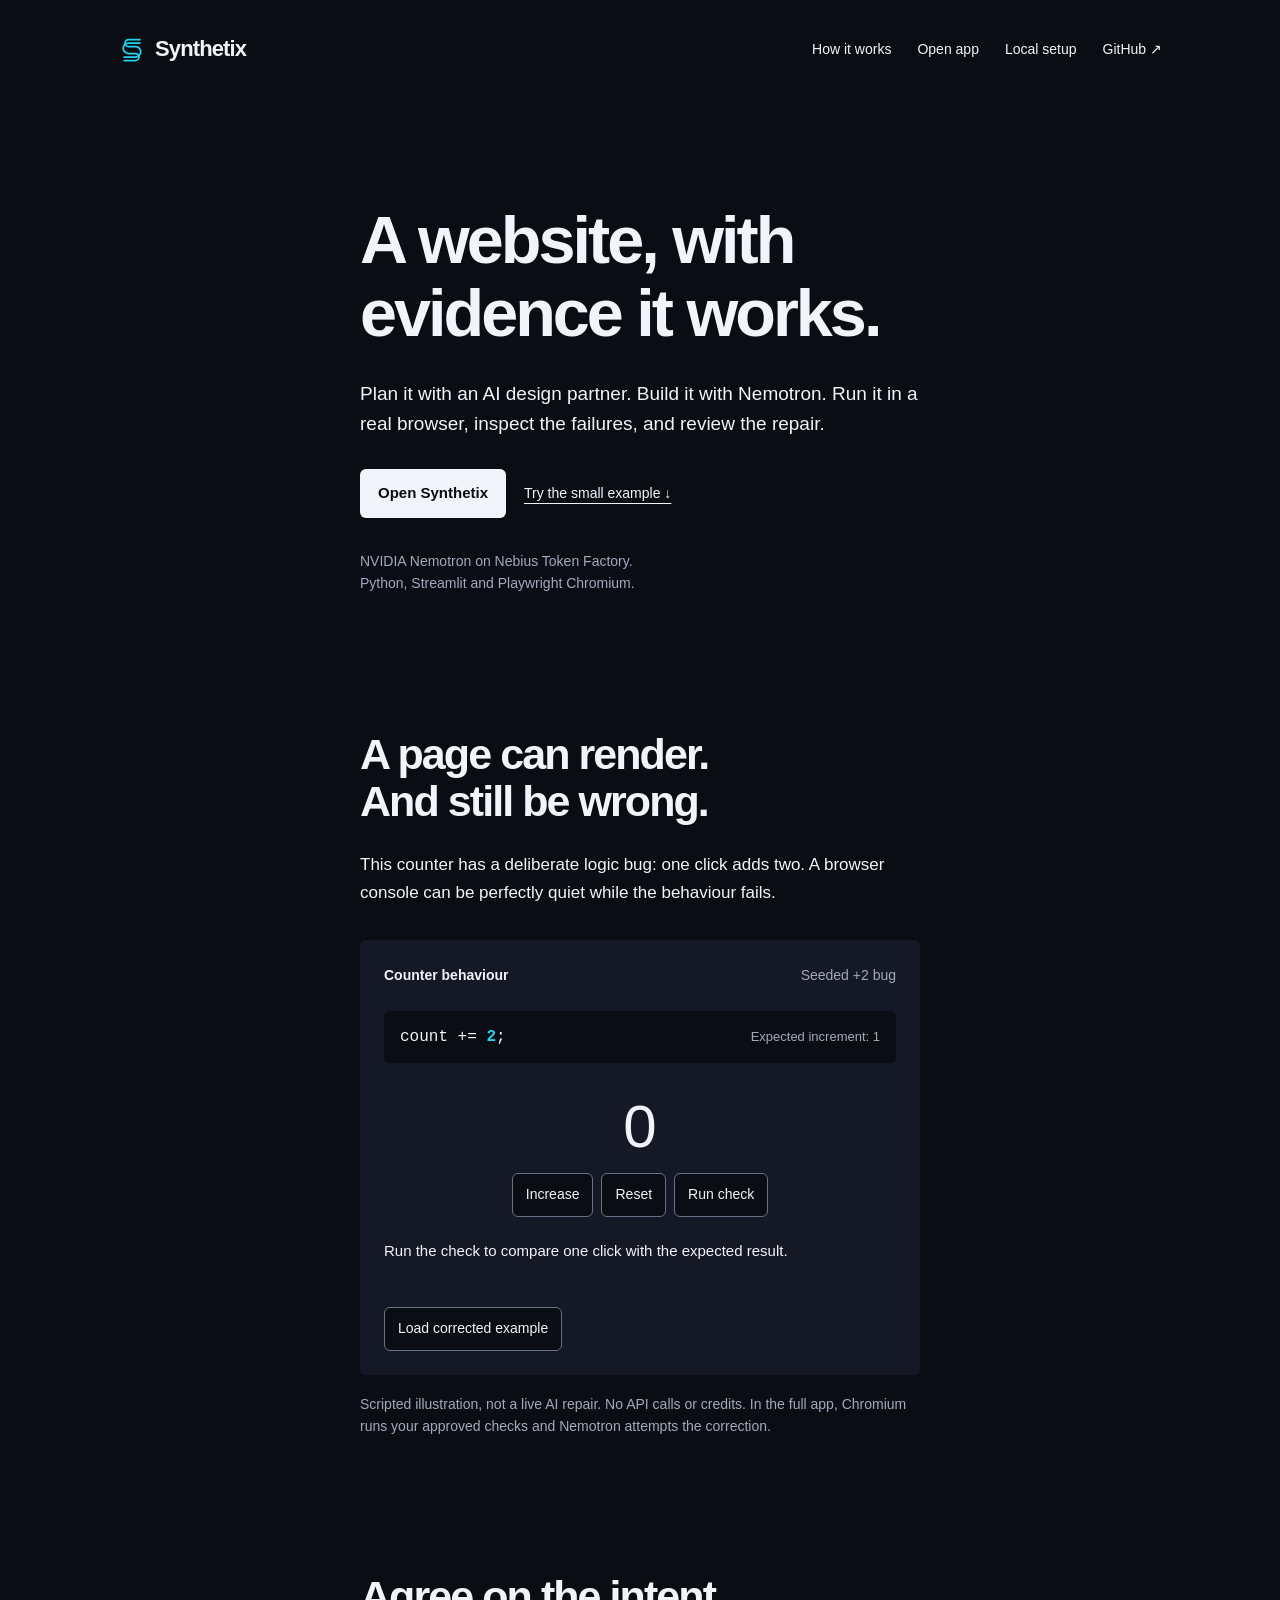
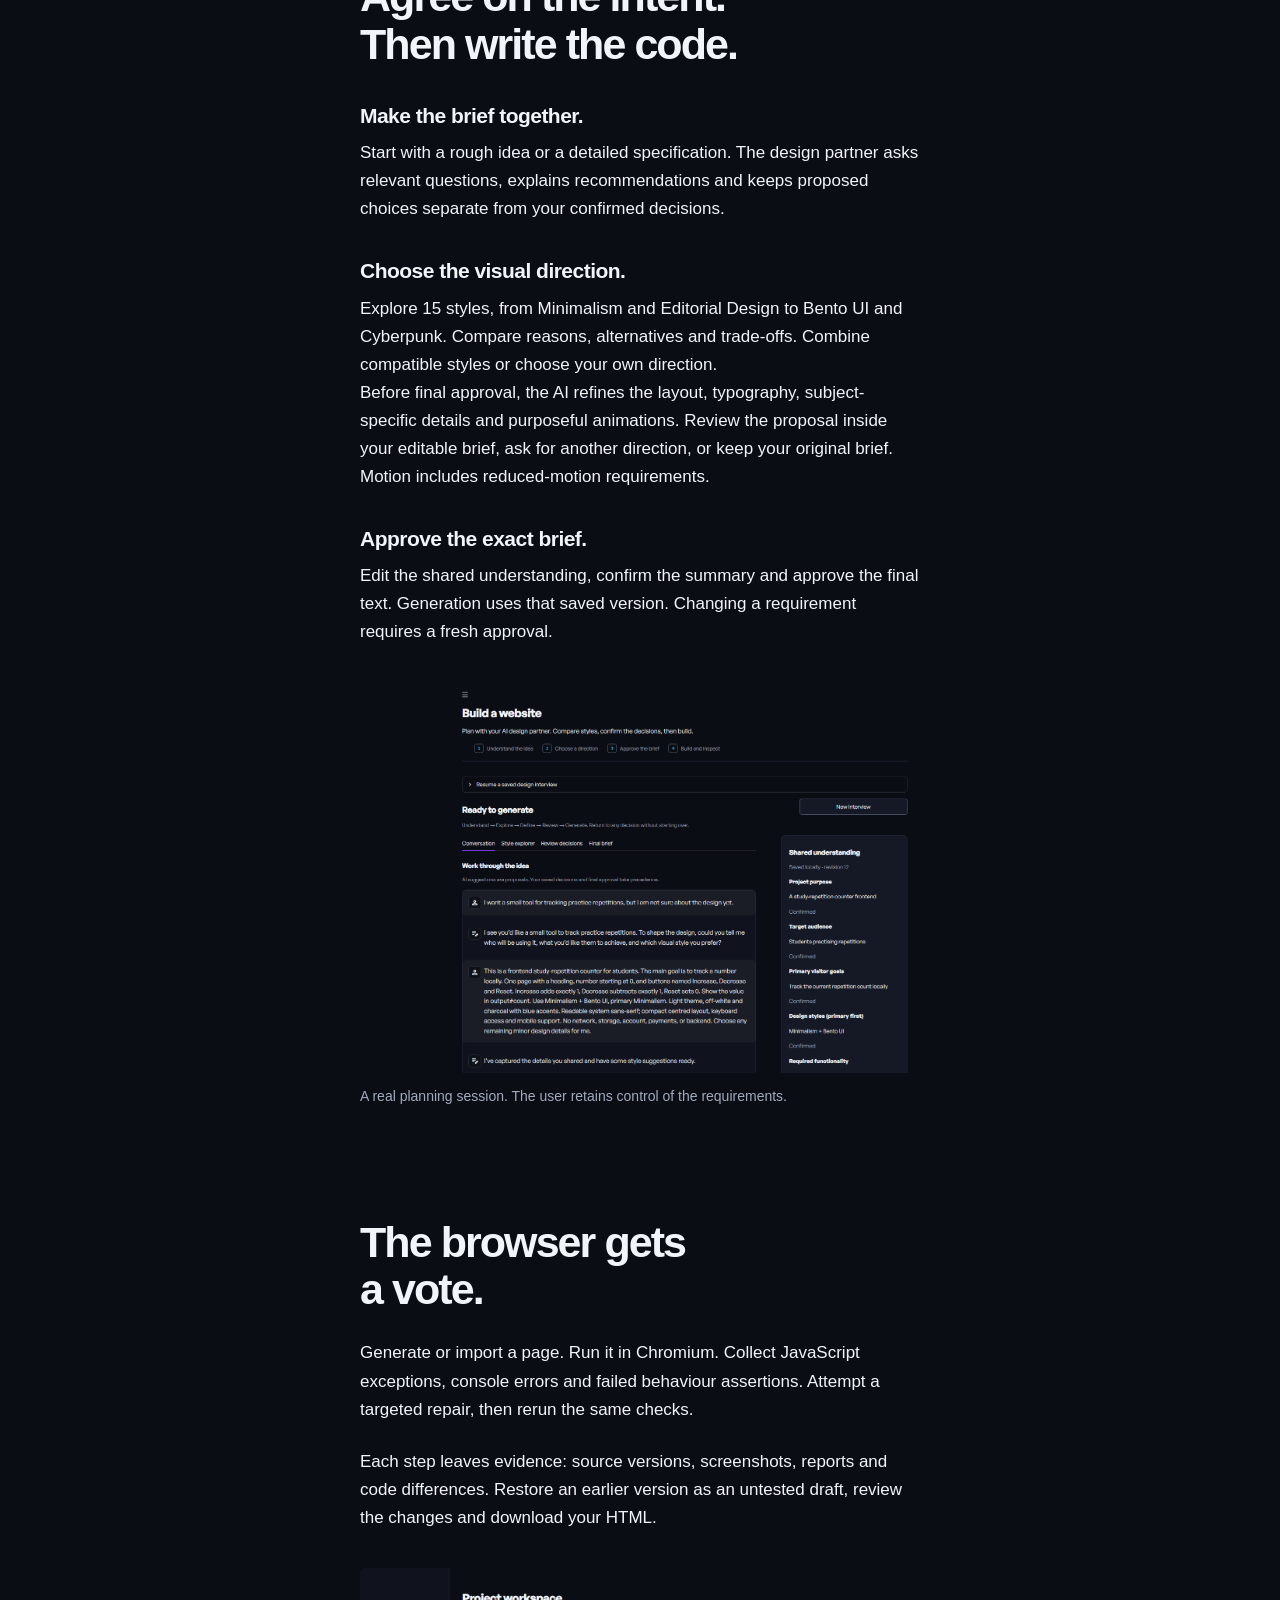
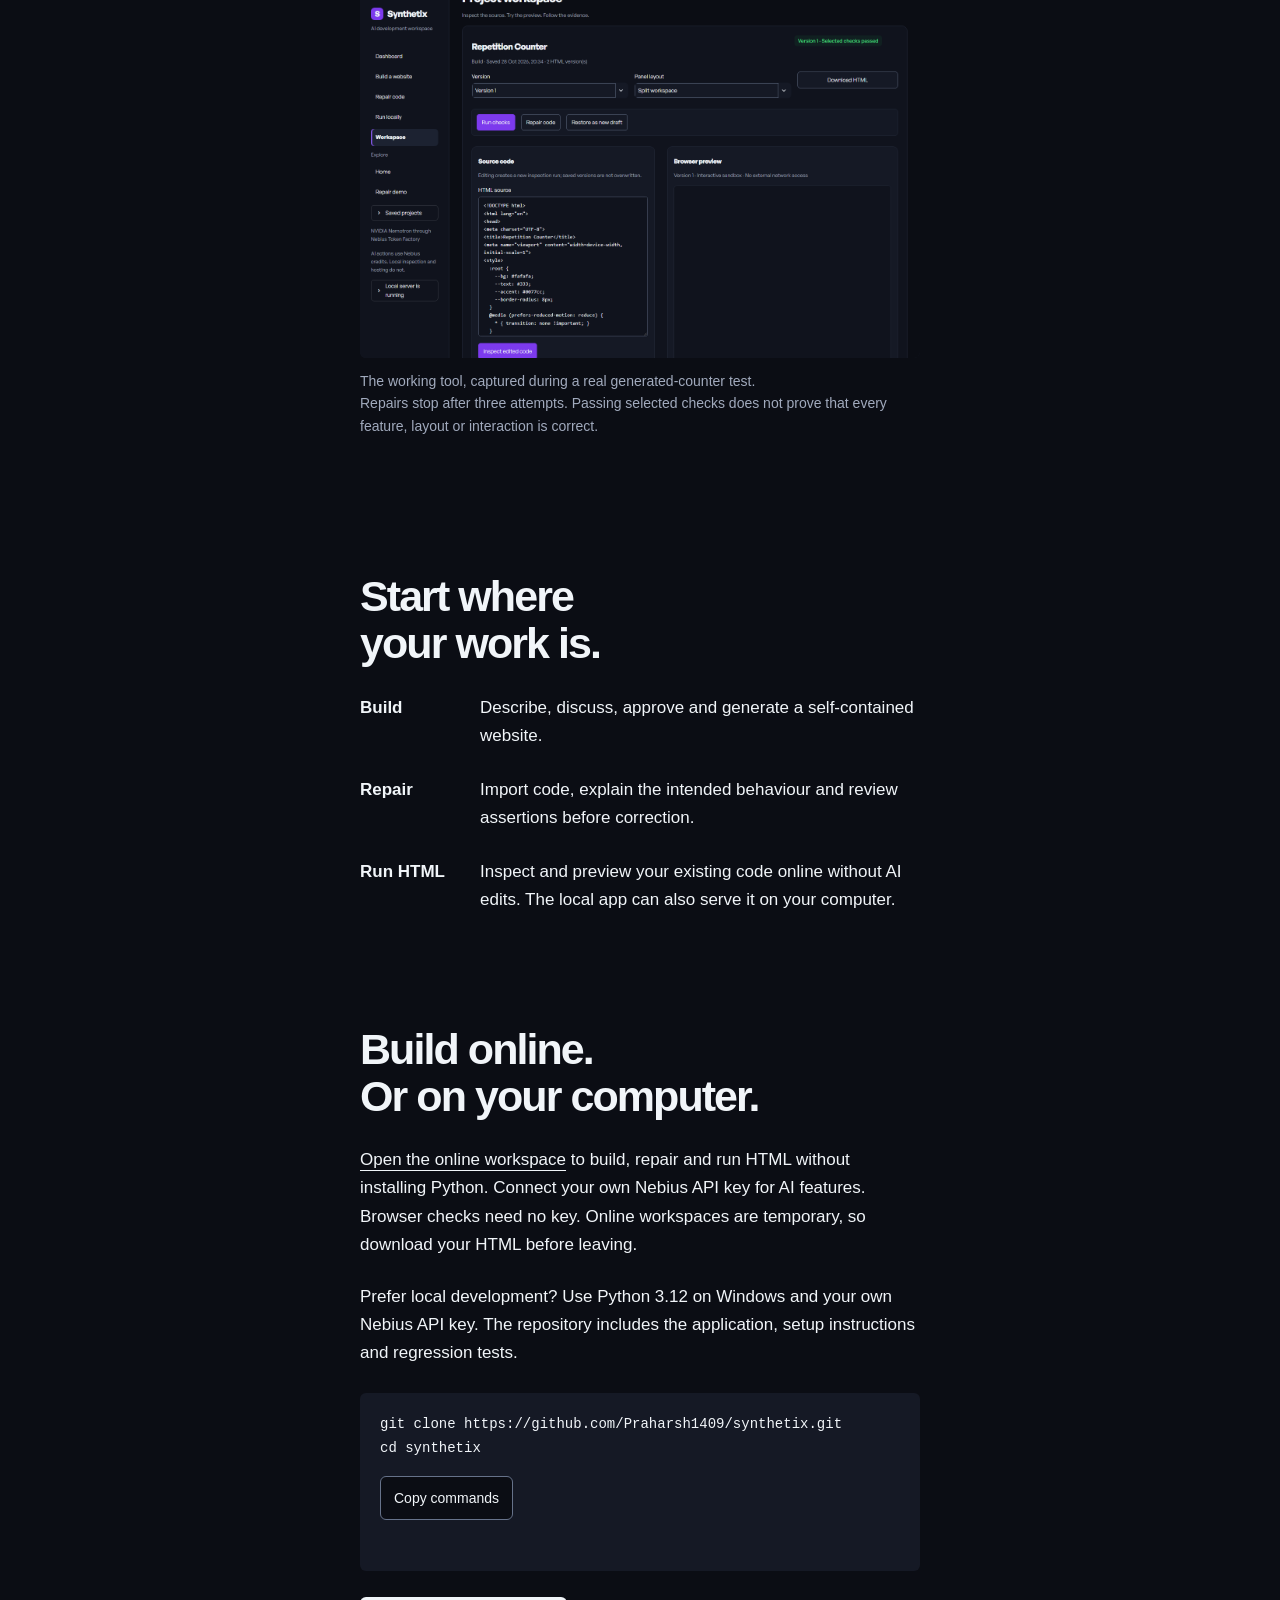
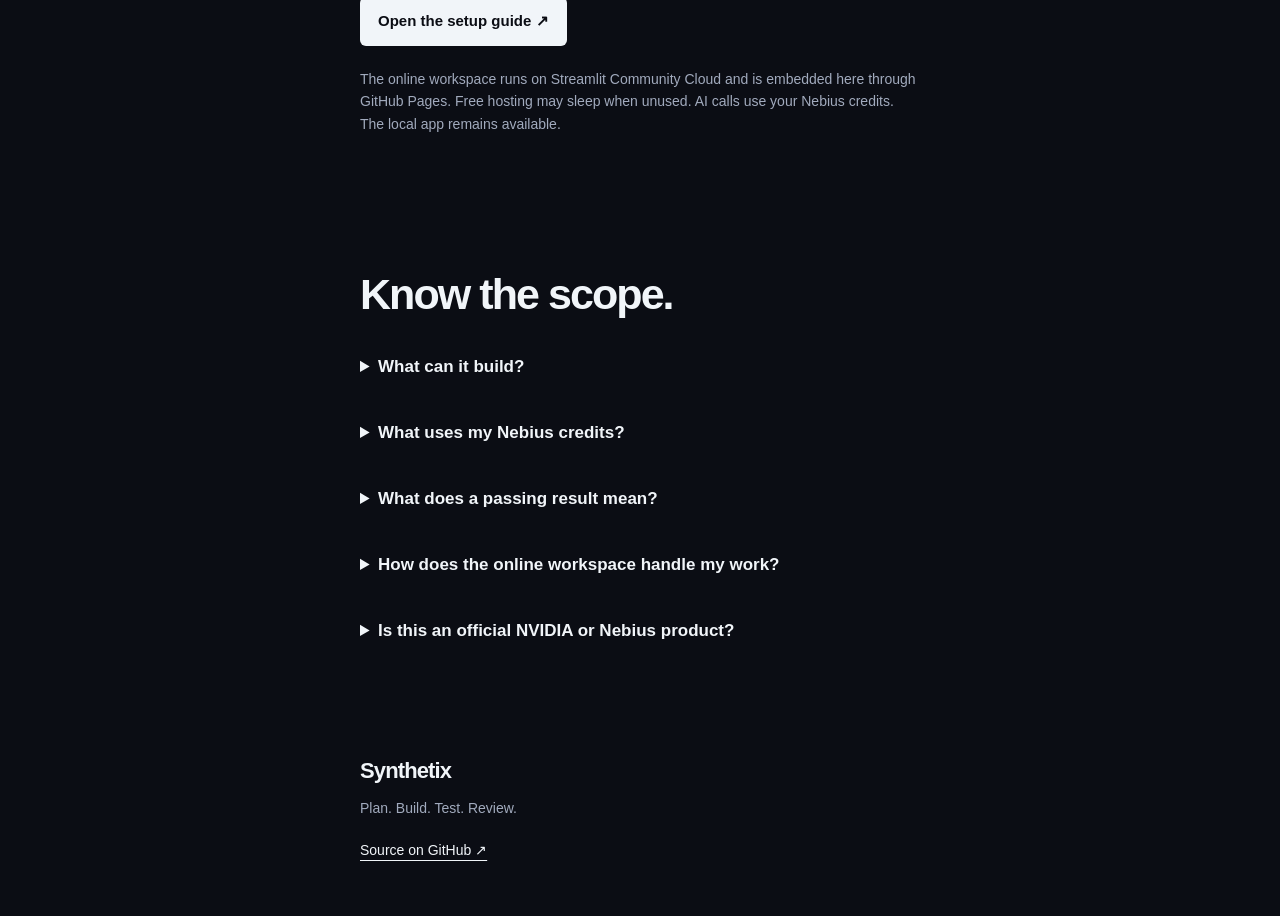
==== commit 9648f84b: "Refine visual direction and motion before website brief approval" ====
--- a/docs/index.html
+++ b/docs/index.html
@@ -35,7 +35,7 @@
   <section id="how" aria-labelledby="how-title" class="reveal">
    <h2 id="how-title">Agree on the intent.<br>Then write the code.</h2>
    <div class="story"><h3>Make the brief together.</h3><p>Start with a rough idea or a detailed specification. The design partner asks relevant questions, explains recommendations and keeps proposed choices separate from your confirmed decisions.</p></div>
-   <div class="story"><h3>Choose the visual direction.</h3><p>Explore 15 styles, from Minimalism and Editorial Design to Bento UI and Cyberpunk. Compare reasons, alternatives and trade-offs. Combine compatible styles or choose your own direction.</p></div>
+   <div class="story"><h3>Choose the visual direction.</h3><p>Explore 15 styles, from Minimalism and Editorial Design to Bento UI and Cyberpunk. Compare reasons, alternatives and trade-offs. Combine compatible styles or choose your own direction.</p><p>Before final approval, the AI refines the layout, typography, subject-specific details and purposeful animations. Review the proposal inside your editable brief, ask for another direction, or keep your original brief. Motion includes reduced-motion requirements.</p></div>
    <div class="story"><h3>Approve the exact brief.</h3><p>Edit the shared understanding, confirm the summary and approve the final text. Generation uses that saved version. Changing a requirement requires a fresh approval.</p></div>
    <figure><a href="media/design-interview.png" aria-label="Open full screenshot of the Synthetix design interview"><img src="media/design-interview.png" width="1440" height="1762" loading="lazy" alt="Real Synthetix interface showing a design conversation beside a shared requirements panel."></a><figcaption>A real planning session. The user retains control of the requirements.</figcaption></figure>
   </section>
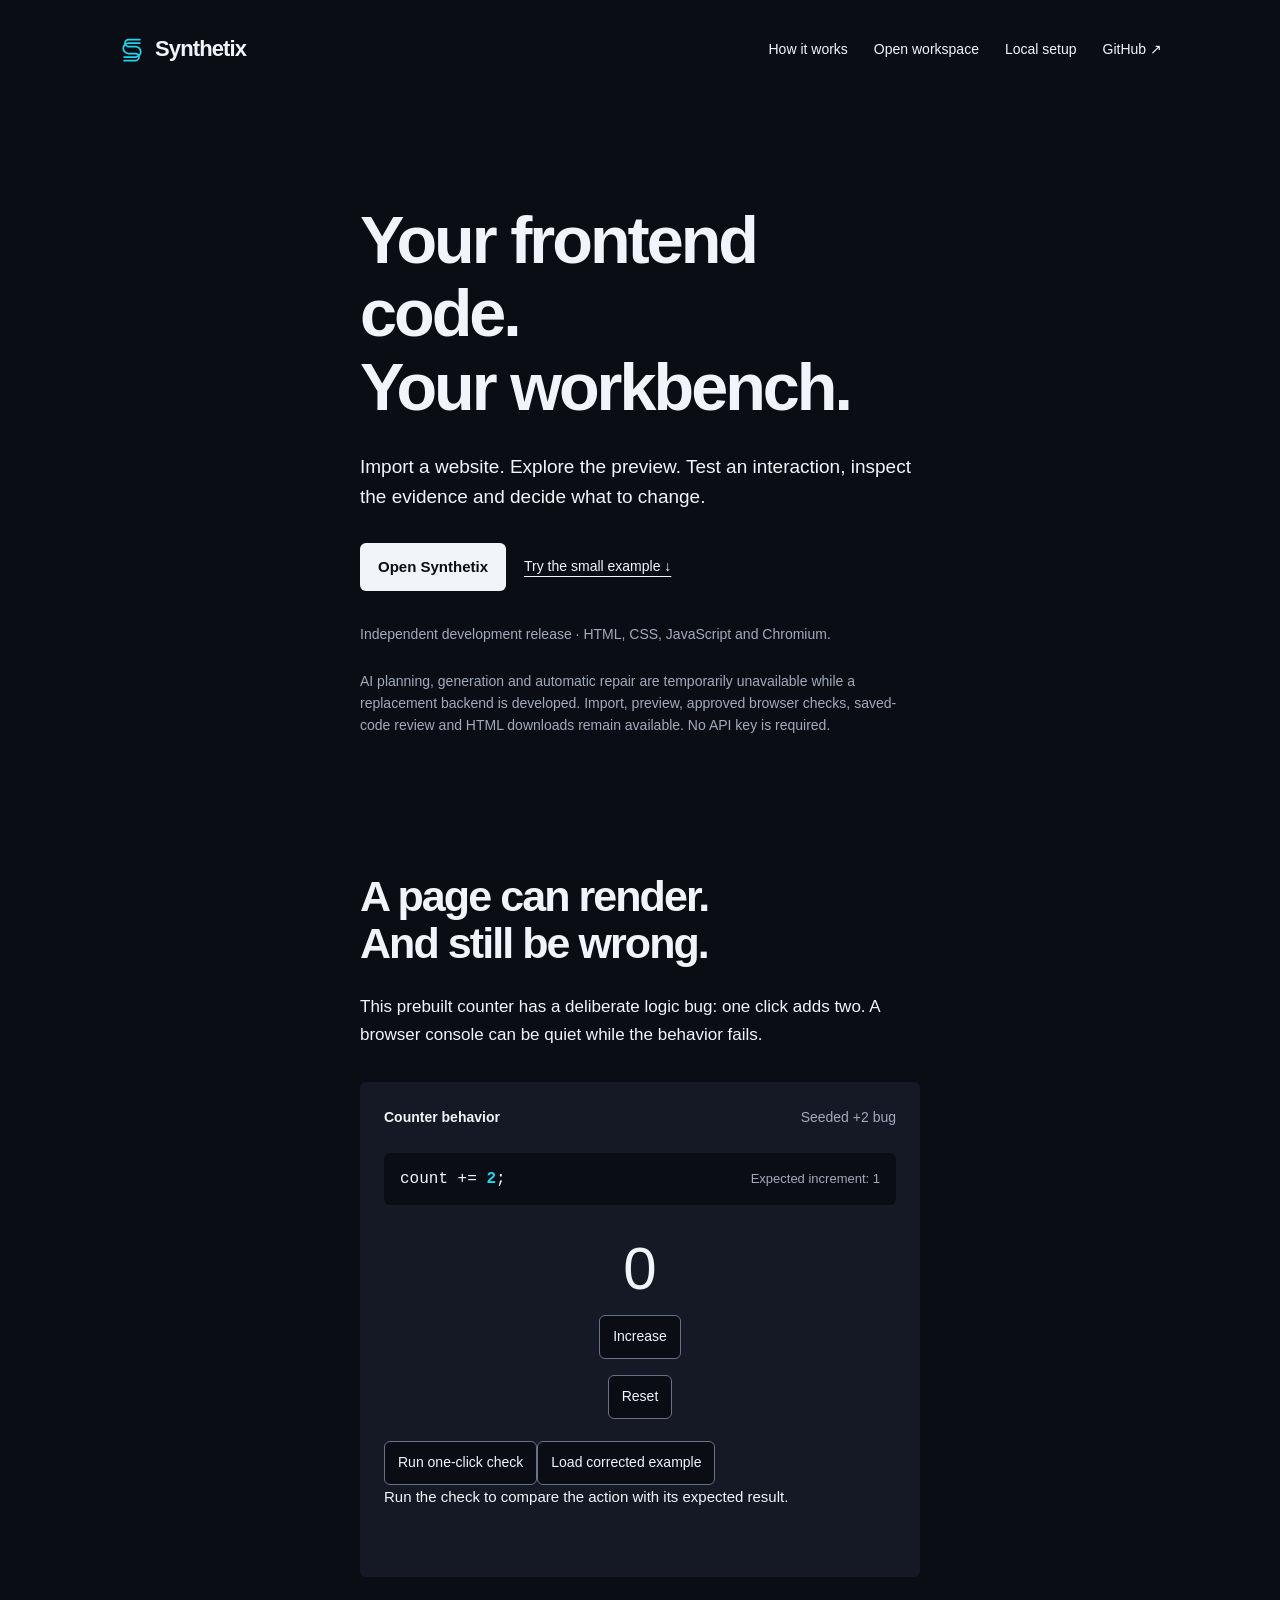
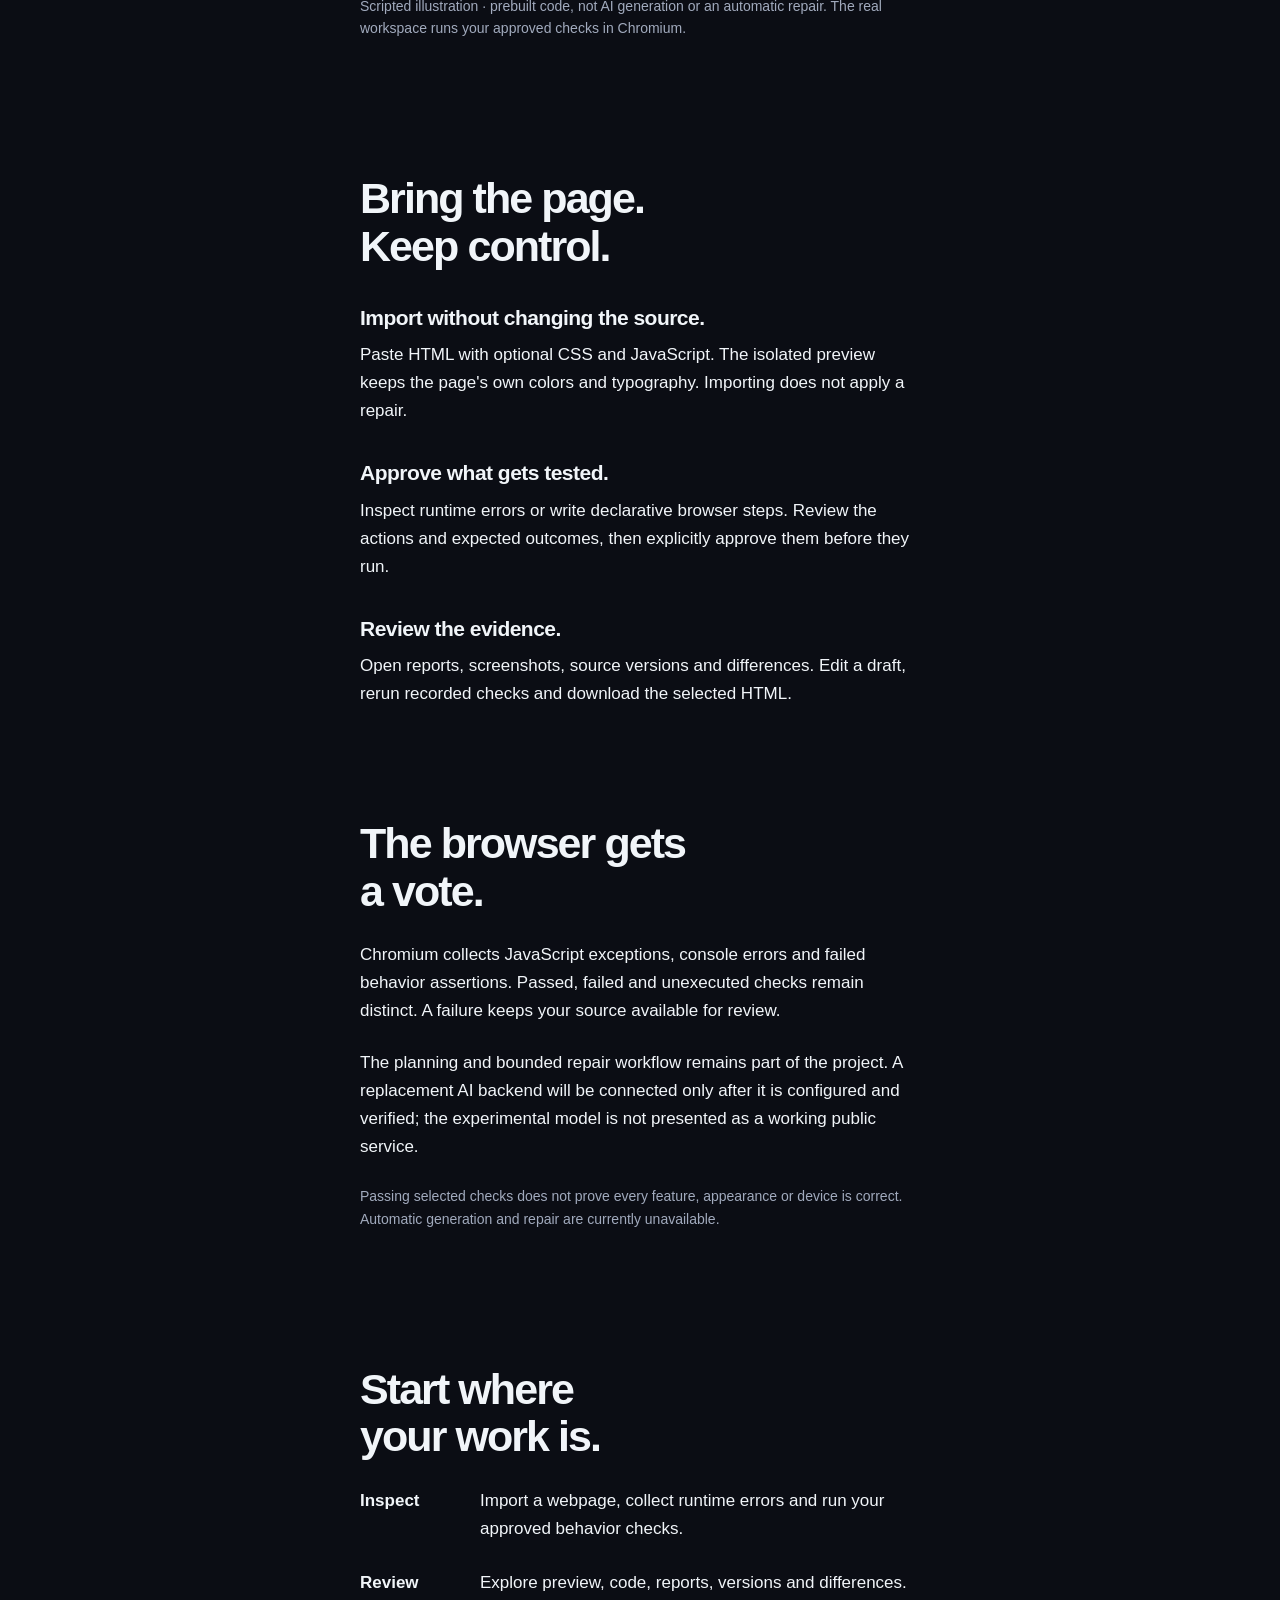
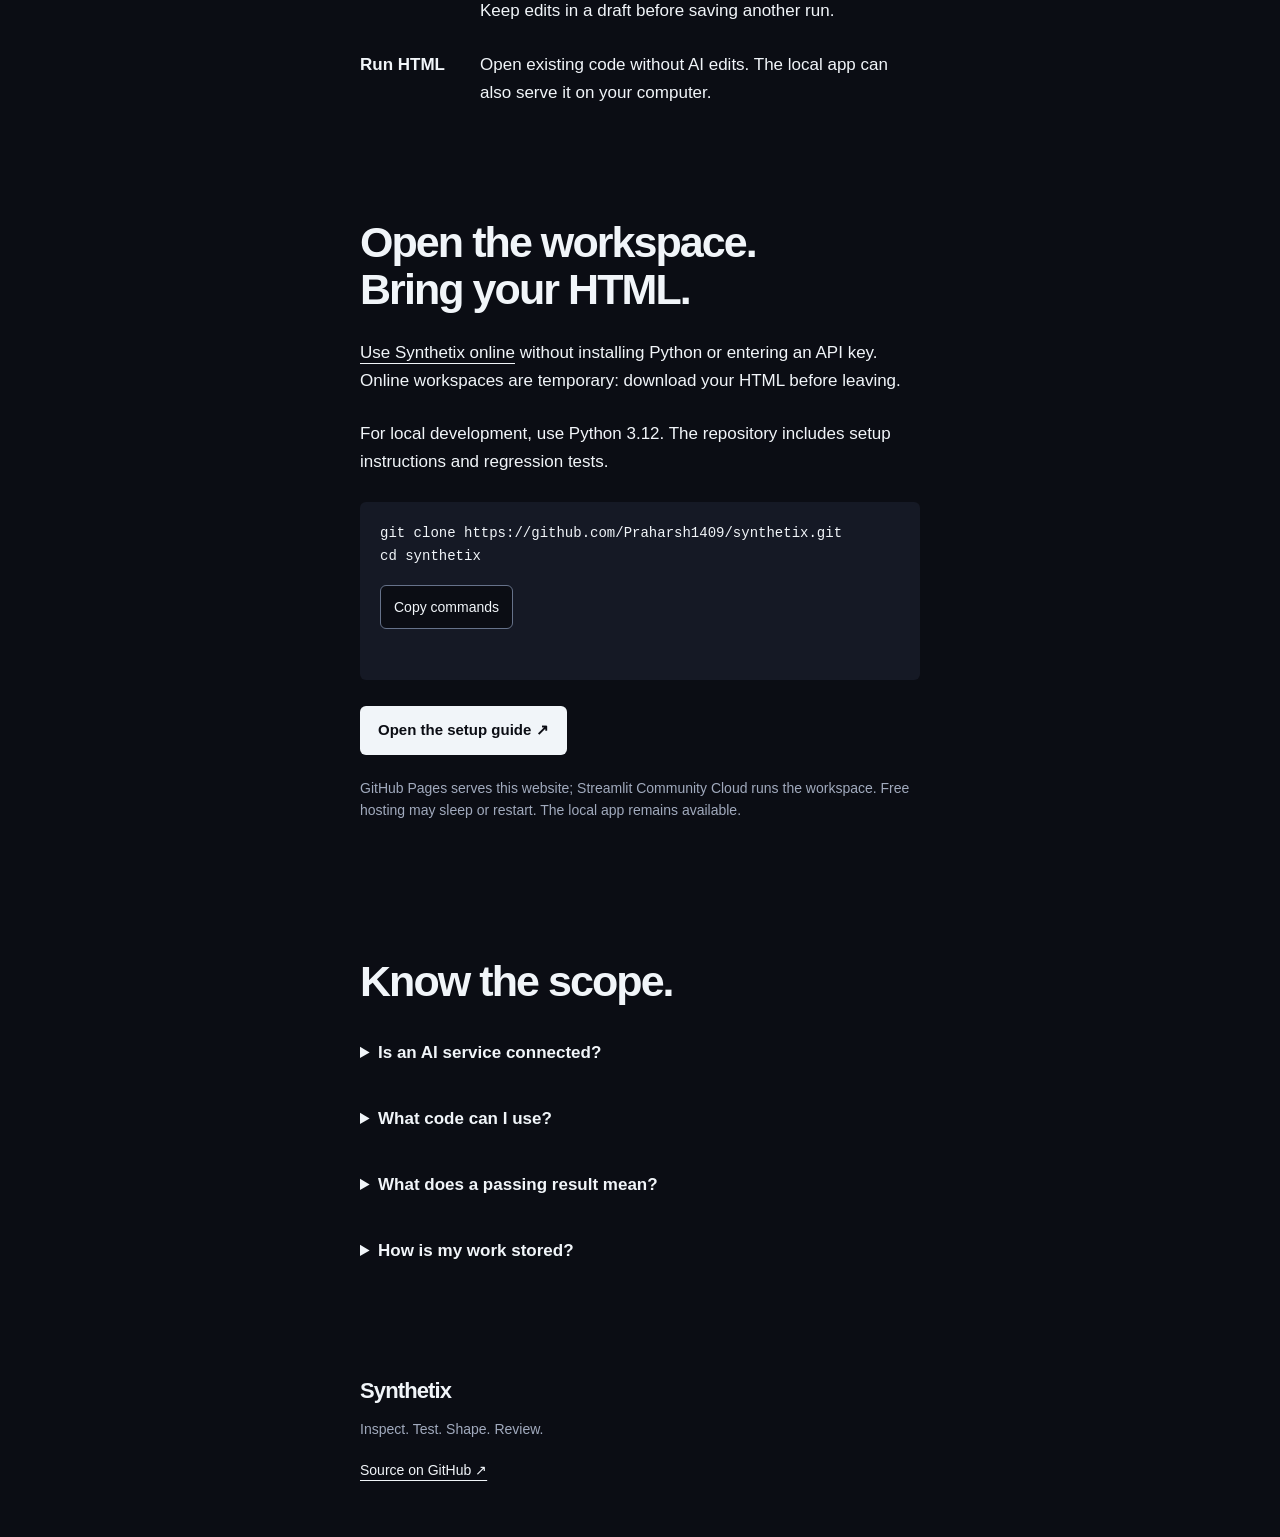
==== commit a6bf9385: "Make Synthetix an independent provider-free workbench Remove the retired model service, credential i" ====
--- a/docs/index.html
+++ b/docs/index.html
@@ -3,70 +3,68 @@
 <head>
  <meta charset="utf-8">
  <meta name="viewport" content="width=device-width,initial-scale=1">
- <meta name="description" content="Synthetix plans websites with you, generates HTML/CSS/JavaScript, and tests and repairs it in a real browser. NVIDIA Nemotron on Nebius Token Factory.">
- <meta name="theme-color" content="#0b0d14">
- <title>Synthetix — Plan, build, test, repair</title>
+ <meta name="description" content="Synthetix is an independent frontend workbench. Import HTML, preview it, run approved browser checks and review your code.">
+ <meta name="theme-color" content="#101114">
+ <title>Synthetix — Your independent frontend workbench</title>
  <link rel="stylesheet" href="styles.css">
  <script src="site.js" defer></script>
 </head>
 <body>
  <a class="skip" href="#main">Skip to content</a>
- <header class="masthead"><a class="wordmark" href="#main" aria-label="Synthetix home"><svg viewBox="0 0 32 32" width="28" height="28" aria-hidden="true"><path d="M25 8H12a6 6 0 0 0 0 12h8a4 4 0 0 1 0 8H7M7 24h13a6 6 0 0 0 0-12h-8a4 4 0 0 1 0-8h13"/></svg>Synthetix</a><nav aria-label="Main"><a href="#how">How it works</a><a href="app.html">Open app</a><a href="#start">Local setup</a><a href="https://github.com/Praharsh1409/synthetix">GitHub ↗</a></nav></header>
+ <header class="masthead"><a class="wordmark" href="#main" aria-label="Synthetix home"><svg viewBox="0 0 32 32" width="28" height="28" aria-hidden="true"><path d="M25 8H12a6 6 0 0 0 0 12h8a4 4 0 0 1 0 8H7M7 24h13a6 6 0 0 0 0-12h-8a4 4 0 0 1 0-8h13"/></svg>Synthetix</a><nav aria-label="Main"><a href="#how">How it works</a><a href="app.html">Open workspace</a><a href="#start">Local setup</a><a href="https://github.com/Praharsh1409/synthetix">GitHub ↗</a></nav></header>
  <main id="main" tabindex="-1">
   <section class="hero" aria-labelledby="title">
-   <h1 id="title">A website, with<br>evidence it works.</h1>
-   <p class="lead">Plan it with an AI design partner. Build it with Nemotron. Run it in a real browser, inspect the failures, and review the repair.</p>
+   <h1 id="title">Your frontend code.<br>Your workbench.</h1>
+   <p class="lead">Import a website. Explore the preview. Test an interaction, inspect the evidence and decide what to change.</p>
    <div class="actions"><a class="button" href="app.html">Open Synthetix</a><a class="text-link" href="#example">Try the small example ↓</a></div>
-   <p class="caption technology">NVIDIA Nemotron on Nebius Token Factory.<br>Python, Streamlit and Playwright Chromium.</p>
+   <p class="caption technology">Independent development release · HTML, CSS, JavaScript and Chromium.</p>
+   <p class="caption" role="note">AI planning, generation and automatic repair are temporarily unavailable while a replacement backend is developed. Import, preview, approved browser checks, saved-code review and HTML downloads remain available. No API key is required.</p>
   </section>
   <section id="example" aria-labelledby="example-title" class="reveal">
    <h2 id="example-title">A page can render.<br>And still be wrong.</h2>
-   <p>This counter has a deliberate logic bug: one click adds two. A browser console can be perfectly quiet while the behaviour fails.</p>
+   <p>This prebuilt counter has a deliberate logic bug: one click adds two. A browser console can be quiet while the behavior fails.</p>
    <div class="instrument" data-ui>
-    <div class="instrument-top"><strong>Counter behaviour</strong><span id="mode">Seeded +2 bug</span></div>
+    <div class="instrument-top"><strong>Counter behavior</strong><span id="mode">Seeded +2 bug</span></div>
     <div class="code" aria-label="Illustrative JavaScript"><code>count += <b id="step">2</b>;</code><span>Expected increment: 1</span></div>
-    <div class="counter"><output id="count" aria-live="polite" aria-atomic="true" aria-label="Current counter value">0</output><div class="controls"><button id="increase" type="button">Increase</button><button id="reset" type="button">Reset</button><button id="test" type="button">Run check</button></div></div>
-    <p id="verdict" role="status" aria-live="polite">Run the check to compare one click with the expected result.</p>
-    <button id="correct" type="button">Load corrected example</button>
+    <div class="counter"><output id="count" aria-live="polite" aria-atomic="true">0</output><button id="increase" type="button">Increase</button><button id="reset" type="button">Reset</button></div>
+    <div class="instrument-actions"><button id="test" type="button">Run one-click check</button><button id="correct" type="button">Load corrected example</button></div>
+    <p id="verdict" role="status" aria-live="polite">Run the check to compare the action with its expected result.</p>
    </div>
-   <p class="caption">Scripted illustration, not a live AI repair. No API calls or credits. In the full app, Chromium runs your approved checks and Nemotron attempts the correction.</p>
-   <noscript><p>The interactive illustration requires JavaScript. The seeded counter adds two; the assertion expects one, so it fails. The corrected version adds one.</p></noscript>
+   <p class="caption">Scripted illustration · prebuilt code, not AI generation or an automatic repair. The real workspace runs your approved checks in Chromium.</p>
   </section>
   <section id="how" aria-labelledby="how-title" class="reveal">
-   <h2 id="how-title">Agree on the intent.<br>Then write the code.</h2>
-   <div class="story"><h3>Make the brief together.</h3><p>Start with a rough idea or a detailed specification. The design partner asks relevant questions, explains recommendations and keeps proposed choices separate from your confirmed decisions.</p></div>
-   <div class="story"><h3>Choose the visual direction.</h3><p>Explore 15 styles, from Minimalism and Editorial Design to Bento UI and Cyberpunk. Compare reasons, alternatives and trade-offs. Combine compatible styles or choose your own direction.</p><p>Before final approval, the AI refines the layout, typography, subject-specific details and purposeful animations. Review the proposal inside your editable brief, ask for another direction, or keep your original brief. Motion includes reduced-motion requirements.</p></div>
-   <div class="story"><h3>Approve the exact brief.</h3><p>Edit the shared understanding, confirm the summary and approve the final text. Generation uses that saved version. Changing a requirement requires a fresh approval.</p></div>
-   <figure><a href="media/design-interview.png" aria-label="Open full screenshot of the Synthetix design interview"><img src="media/design-interview.png" width="1440" height="1762" loading="lazy" alt="Real Synthetix interface showing a design conversation beside a shared requirements panel."></a><figcaption>A real planning session. The user retains control of the requirements.</figcaption></figure>
+   <h2 id="how-title">Bring the page.<br>Keep control.</h2>
+   <div class="story"><h3>Import without changing the source.</h3><p>Paste HTML with optional CSS and JavaScript. The isolated preview keeps the page's own colors and typography. Importing does not apply a repair.</p></div>
+   <div class="story"><h3>Approve what gets tested.</h3><p>Inspect runtime errors or write declarative browser steps. Review the actions and expected outcomes, then explicitly approve them before they run.</p></div>
+   <div class="story"><h3>Review the evidence.</h3><p>Open reports, screenshots, source versions and differences. Edit a draft, rerun recorded checks and download the selected HTML.</p></div>
   </section>
   <section aria-labelledby="loop-title" class="reveal">
    <h2 id="loop-title">The browser gets<br>a vote.</h2>
-   <p>Generate or import a page. Run it in Chromium. Collect JavaScript exceptions, console errors and failed behaviour assertions. Attempt a targeted repair, then rerun the same checks.</p>
-   <p>Each step leaves evidence: source versions, screenshots, reports and code differences. Restore an earlier version as an untested draft, review the changes and download your HTML.</p>
-   <figure><a href="media/workspace.png" aria-label="Open full screenshot of the Synthetix code and preview workspace"><img src="media/workspace.png" width="1440" height="1000" loading="lazy" alt="Real Synthetix workspace with source code, browser preview and saved browser-test results."></a><figcaption>The working tool, captured during a real generated-counter test.</figcaption></figure>
-   <p class="caption">Repairs stop after three attempts. Passing selected checks does not prove that every feature, layout or interaction is correct.</p>
+   <p>Chromium collects JavaScript exceptions, console errors and failed behavior assertions. Passed, failed and unexecuted checks remain distinct. A failure keeps your source available for review.</p>
+   <p>The planning and bounded repair workflow remains part of the project. A replacement AI backend will be connected only after it is configured and verified; the experimental model is not presented as a working public service.</p>
+   <p class="caption">Passing selected checks does not prove every feature, appearance or device is correct. Automatic generation and repair are currently unavailable.</p>
   </section>
   <section aria-labelledby="workflows-title" class="reveal">
    <h2 id="workflows-title">Start where<br>your work is.</h2>
-   <dl class="workflows"><div><dt>Build</dt><dd>Describe, discuss, approve and generate a self-contained website.</dd></div><div><dt>Repair</dt><dd>Import code, explain the intended behaviour and review assertions before correction.</dd></div><div><dt>Run HTML</dt><dd>Inspect and preview your existing code online without AI edits. The local app can also serve it on your computer.</dd></div></dl>
+   <dl class="workflows"><div><dt>Inspect</dt><dd>Import a webpage, collect runtime errors and run your approved behavior checks.</dd></div><div><dt>Review</dt><dd>Explore preview, code, reports, versions and differences. Keep edits in a draft before saving another run.</dd></div><div><dt>Run HTML</dt><dd>Open existing code without AI edits. The local app can also serve it on your computer.</dd></div></dl>
   </section>
   <section id="start" aria-labelledby="start-title" class="reveal">
-   <h2 id="start-title">Build online.<br>Or on your computer.</h2>
-   <p><a href="app.html">Open the online workspace</a> to build, repair and run HTML without installing Python. Connect your own Nebius API key for AI features. Browser checks need no key. Online workspaces are temporary, so download your HTML before leaving.</p><p>Prefer local development? Use Python 3.12 on Windows and your own Nebius API key. The repository includes the application, setup instructions and regression tests.</p>
+   <h2 id="start-title">Open the workspace.<br>Bring your HTML.</h2>
+   <p><a href="app.html">Use Synthetix online</a> without installing Python or entering an API key. Online workspaces are temporary: download your HTML before leaving.</p>
+   <p>For local development, use Python 3.12. The repository includes setup instructions and regression tests.</p>
    <div class="install"><pre id="install-command"><code>git clone https://github.com/Praharsh1409/synthetix.git
 cd synthetix</code></pre><button id="copy" type="button">Copy commands</button><p id="copy-status" role="status" aria-live="polite"></p></div>
-   <a class="button" href="https://github.com/Praharsh1409/synthetix#windows-setup">Open the setup guide ↗</a>
-   <p class="caption">The online workspace runs on Streamlit Community Cloud and is embedded here through GitHub Pages. Free hosting may sleep when unused. AI calls use your Nebius credits. The local app remains available.</p>
+   <a class="button" href="https://github.com/Praharsh1409/synthetix#local-setup">Open the setup guide ↗</a>
+   <p class="caption">GitHub Pages serves this website; Streamlit Community Cloud runs the workspace. Free hosting may sleep or restart. The local app remains available.</p>
   </section>
   <section aria-labelledby="scope-title" class="reveal">
    <h2 id="scope-title">Know the scope.</h2>
-   <details><summary>What can it build?</summary><p>Self-contained HTML/CSS/JavaScript frontends. Multiple views can live in one HTML file. Real payments, authentication, databases and email backends are outside the current scope.</p></details>
-   <details><summary>What uses my Nebius credits?</summary><p>AI conversations, generation, test planning and repair. Local inspection, hosting and this page’s scripted illustration do not call a model.</p></details>
-   <details><summary>What does a passing result mean?</summary><p>Only that the selected checks passed within their configured observation window. Test proposals and extracted requirements can be wrong, so human review remains part of the workflow.</p></details>
-   <details><summary>How does the online workspace handle my work?</summary><p>Each visitor receives a separate temporary workspace. API keys stay in the current server session and are not written to project files. Work is not permanent: download your HTML before closing or refreshing. The free host may restart or sleep. Browser restrictions and resource limits are not a complete operating-system sandbox; do not upload sensitive code.</p></details>
-   <details><summary>Is this an official NVIDIA or Nebius product?</summary><p>No. Synthetix is an independent project built with NVIDIA Nemotron through Nebius Token Factory. The names identify the technologies used, not an endorsement.</p></details>
+   <details><summary>Is an AI service connected?</summary><p>No. AI planning, generation and automatic repair are temporarily unavailable while a replacement is developed. The workspace does not collect an API key. Browser inspection, manual approved checks and code review remain available.</p></details>
+   <details><summary>What code can I use?</summary><p>Self-contained HTML, CSS and JavaScript frontends. Real payments, authentication, databases and email services remain outside the website-generation scope.</p></details>
+   <details><summary>What does a passing result mean?</summary><p>Only that the selected checks passed within their observation window. Untested interactions, appearance and accessibility still need review.</p></details>
+   <details><summary>How is my work stored?</summary><p>Each online visitor receives a separate temporary workspace. Download your HTML before closing or refreshing. The free host may restart or sleep. Browser restrictions and resource limits are not complete operating-system isolation; do not upload sensitive code.</p></details>
   </section>
-  <footer><a class="wordmark" href="#main">Synthetix</a><p>Plan. Build. Test. Review.</p><a href="https://github.com/Praharsh1409/synthetix">Source on GitHub ↗</a></footer>
+  <footer><a class="wordmark" href="#main">Synthetix</a><p>Inspect. Test. Shape. Review.</p><a href="https://github.com/Praharsh1409/synthetix">Source on GitHub ↗</a></footer>
  </main>
 </body>
 </html>
